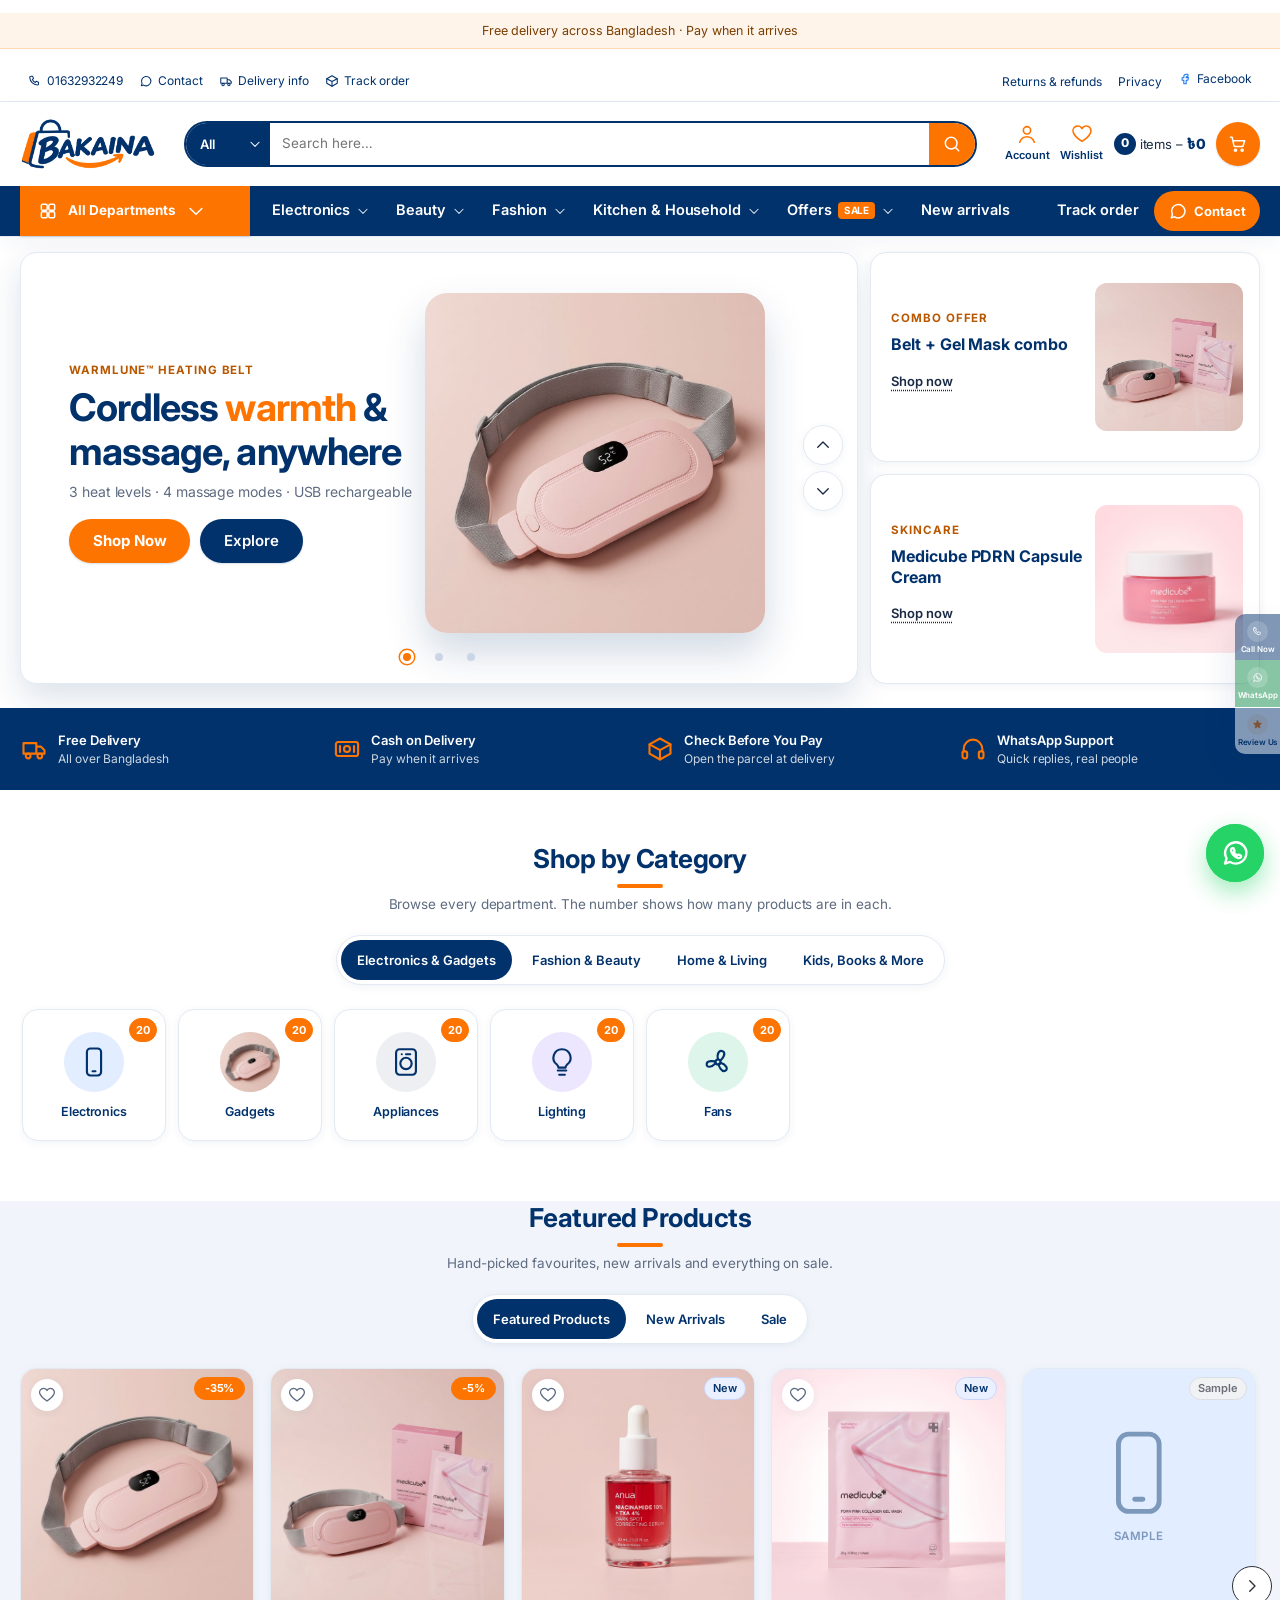
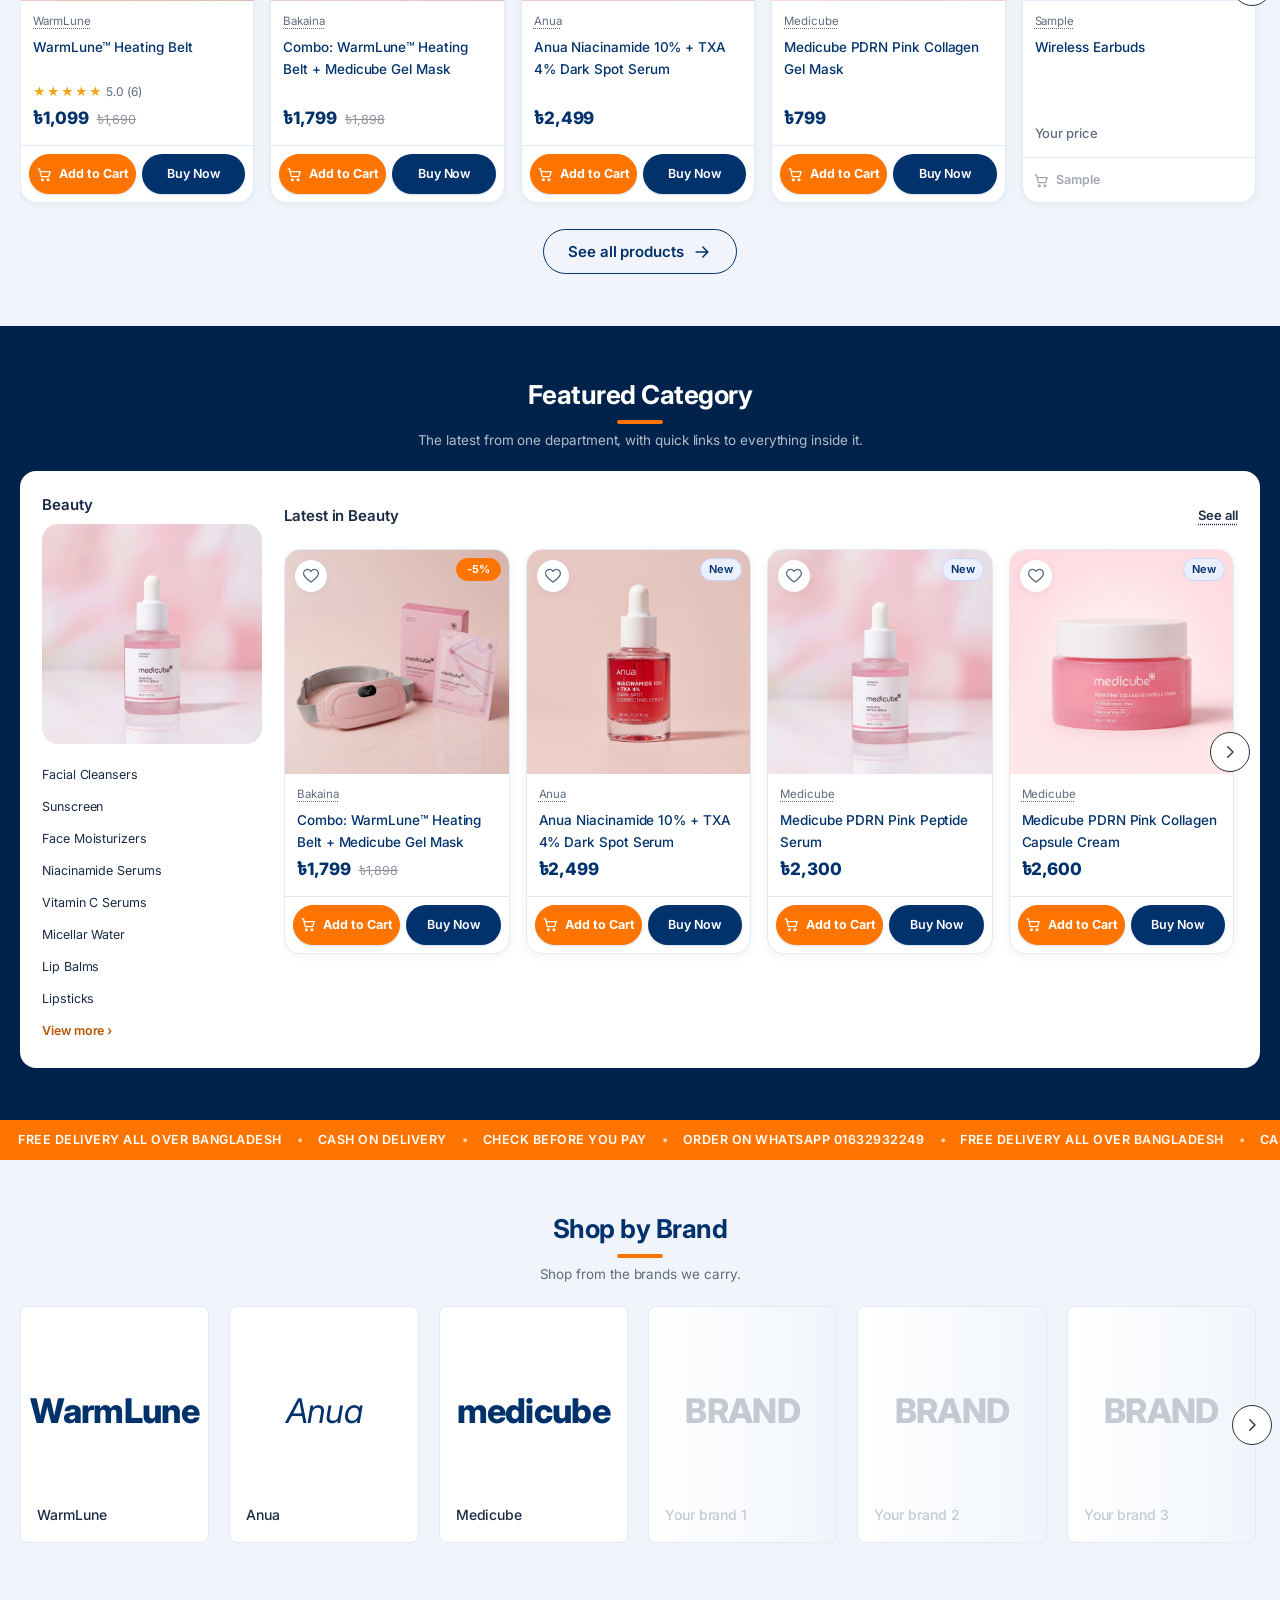
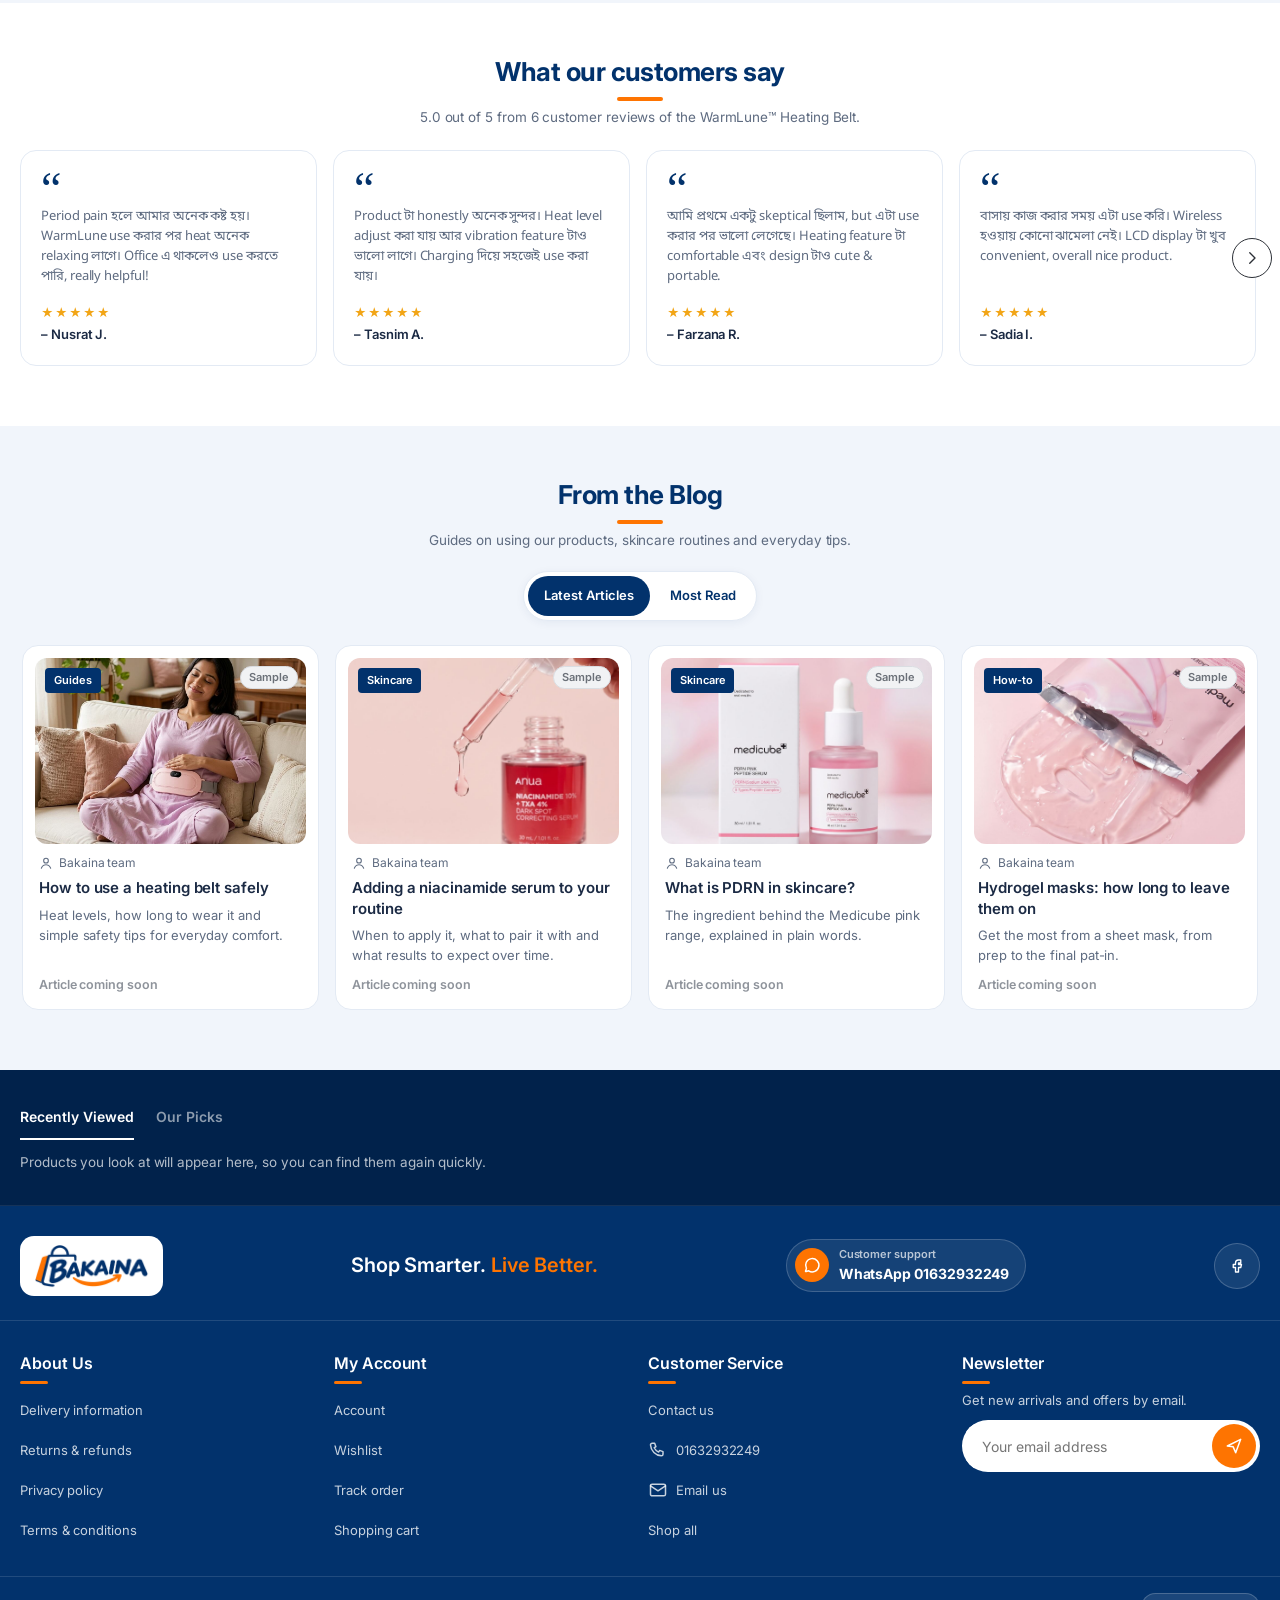
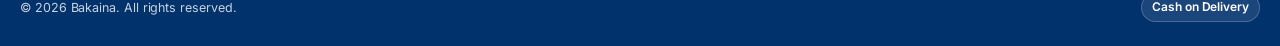
==== index.html @ 0a356a1f "One storefront: the new design is now the homepage, with shared product and listing pages - index.ht" ====
<!doctype html>
<html lang="en">
<head>
<meta charset="utf-8">
<meta name="viewport" content="width=device-width, initial-scale=1, viewport-fit=cover">
<title>Bakaina — Shop Smarter. Live Better.</title>
<meta name="description" content="Bakaina online shop: trending beauty, gadgets and home products. Free delivery and cash on delivery all over Bangladesh.">
<meta name="theme-color" content="#02326C">
<link rel="icon" href="img/favicon-32.png" type="image/png" sizes="32x32">
<link rel="apple-touch-icon" href="img/apple-touch-icon.png">
<meta property="og:type" content="website">
<meta property="og:title" content="Bakaina — Shop Smarter. Live Better.">
<meta property="og:description" content="Free delivery · Cash on delivery all over Bangladesh">
<meta property="og:image" content="https://bakaina.com/img/showcase-poster.jpg">
<meta property="og:url" content="https://bakaina.com/">
<link rel="preconnect" href="https://fonts.googleapis.com">
<link rel="preconnect" href="https://fonts.gstatic.com" crossorigin>
<link href="https://fonts.googleapis.com/css2?family=Inter:wght@400;500;600;700;800&family=Noto+Sans+Bengali:wght@400;500;600;700&display=swap" rel="stylesheet">
<link rel="stylesheet" href="preview.css?v=20261125a">
</head>
<body>
<div data-header></div>
<main id="main" tabindex="-1"><noscript><div class="wrap"><p>Please turn on JavaScript to shop, or order on WhatsApp: <a href="https://wa.me/8801632932249">+880 1632-932249</a>.</p></div></noscript></main>
<div data-footer></div>
<script src="config.js?v=20261125a"></script>
<script src="firebase-config.js?v=20261125a"></script>
<script src="preview.js?v=20261125a"></script>
</body>
</html>
---- preview.css ----
/* ==========================================================================
   Bakaina — full-store design preview (preview.html), for client review.
   Layout follows the client's reference (multi-department store); colours are
   Bakaina's own. Change the two brand colours in :root to re-theme everything.
   ========================================================================== */
:root {
  --brand: #02326C; --brand-2: #0A428C; --accent: #FE7401; --accent-2: #E06400; --on-accent: #141414; --accent-text: #A84F05;
  --page: #EEF0F3; --card: #FFFFFF; --text: #23262B; --muted: #6B7078; --line: #E3E5E9; --dark: #23272D;
  --sale: #D42A1E; --star: #F2A516; --new: #2F5BD3;
  --r: 8px; --r-sm: 6px;
  --shadow: 0 1px 3px rgba(20, 30, 50, .07);
  --shadow-up: 0 10px 26px rgba(20, 30, 50, .14);
  --font: 'Poppins', 'Noto Sans Bengali', system-ui, -apple-system, 'Segoe UI', sans-serif;
  --max: 1460px;
}
*, *::before, *::after { box-sizing: border-box; }
html { -webkit-text-size-adjust: 100%; }
body { margin: 0; background: var(--page); color: var(--text); font: 400 14px/1.55 var(--font); overflow-x: hidden; }
img { max-width: 100%; display: block; }
a { color: inherit; text-decoration: none; }
button, input, select { font: inherit; color: inherit; }
button { background: none; border: 0; padding: 0; cursor: pointer; }
:focus-visible { outline: 3px solid var(--accent); outline-offset: 2px; border-radius: 4px; }
.sr-only { position: absolute; width: 1px; height: 1px; padding: 0; margin: -1px; overflow: hidden; clip: rect(0 0 0 0); white-space: nowrap; border: 0; }
.wrap { max-width: var(--max); margin: 0 auto; padding: 0 16px; }
.icon { width: 20px; height: 20px; flex: none; fill: none; stroke: currentColor; stroke-width: 1.8; stroke-linecap: round; stroke-linejoin: round; }
.skip { position: absolute; left: 12px; top: -60px; z-index: 100; display: inline-flex; align-items: center; min-height: 44px; background: var(--brand); color: #fff; padding: 10px 14px; border-radius: var(--r); }
.skip:focus { top: 12px; }

/* Review banner (preview only) */
.review-bar { background: #FFF4EA; color: #7A3E00; font-size: 12.5px; text-align: center; padding: 8px 16px; border-bottom: 1px solid #FFD9B5; }

/* ---------- Buttons ---------- */
.btn { display: inline-flex; align-items: center; justify-content: center; gap: 8px; min-height: 44px; padding: 10px 20px; border-radius: var(--r-sm); font-weight: 600; font-size: 13.5px; transition: background .15s, color .15s, border-color .15s; }
.btn-outline { border: 1.5px solid var(--text); color: var(--text); background: transparent; }
.btn-outline:hover { background: var(--text); color: #fff; }
.btn-brand { background: var(--brand); color: #fff; } .btn-brand:hover { background: var(--brand-2); }
.btn-accent { background: var(--accent); color: var(--on-accent); } .btn-accent:hover { background: var(--accent-2); }
.link-u { display: inline-flex; align-items: center; min-height: 44px; font-weight: 600; font-size: 13px; text-decoration: underline; text-decoration-style: dotted; text-underline-offset: 4px; }
.link-u:hover { color: var(--brand); }
.round { width: 40px; height: 40px; border-radius: 999px; background: #fff; border: 1px solid var(--line); display: inline-flex; align-items: center; justify-content: center; box-shadow: var(--shadow); color: var(--text); }
.round:hover { border-color: var(--brand); color: var(--brand); }
.round .icon { width: 18px; height: 18px; }
.round-hit { width: 44px; height: 44px; display: inline-flex; align-items: center; justify-content: center; }

/* ---------- Top bar ---------- */
.topbar { display: none; background: #fff; border-bottom: 1px solid var(--line); font-size: 12px; color: var(--muted); }
.topbar .wrap { display: flex; align-items: center; justify-content: space-between; min-height: 36px; }
.topbar a { display: inline-flex; align-items: center; gap: 5px; min-height: 36px; padding: 0 8px; }
.topbar a:hover { color: var(--brand); }
.topbar .icon { width: 14px; height: 14px; }
@media (min-width: 1000px) { .topbar { display: block; } }

/* ---------- Header ---------- */
.hdr { position: sticky; top: 0; z-index: 40; background: #fff; box-shadow: 0 1px 0 var(--line); }
.hdr-main { display: flex; align-items: center; gap: 8px; min-height: 60px; }
.logo { display: inline-flex; align-items: center; gap: 8px; min-height: 44px; color: var(--brand); font-weight: 800; font-size: 21px; letter-spacing: -.02em; }
.logo img { width: 34px; height: 34px; }
.m-only { display: inline-flex; }
.d-only { display: none !important; }
.hbtn { position: relative; display: inline-flex; flex-direction: column; align-items: center; justify-content: center; min-width: 44px; min-height: 44px; color: var(--text); font-size: 11px; gap: 2px; border-radius: var(--r-sm); }
.hbtn:hover { color: var(--brand); }
.hbtn .icon { width: 22px; height: 22px; }
.hbadge { position: absolute; top: 2px; right: 0; min-width: 17px; height: 17px; padding: 0 4px; border-radius: 999px; background: var(--accent); color: var(--on-accent); font-size: 10.5px; font-weight: 700; line-height: 17px; text-align: center; }
.hbadge[hidden] { display: none; }
.tools { margin-left: auto; display: flex; align-items: center; gap: 2px; }
.search { display: flex; align-items: stretch; width: 100%; border: 2px solid var(--brand); border-radius: var(--r-sm); background: #fff; overflow: hidden; }
.search select { border: 0; background: var(--brand); color: #fff; padding: 0 10px; font-size: 12.5px; font-weight: 600; max-width: 130px; cursor: pointer; }
.search input { flex: 1; min-width: 0; min-height: 42px; border: 0; padding: 0 12px; outline: none; font-size: 13.5px; }
.search button { width: 46px; background: var(--brand); color: #fff; display: inline-flex; align-items: center; justify-content: center; }
.search button:hover { background: var(--brand-2); }
.search-m { padding: 0 0 10px; }
.cart-sum { display: none; align-items: center; gap: 10px; min-height: 44px; font-size: 13px; color: var(--text); white-space: nowrap; }
.cart-sq { position: relative; width: 44px; height: 44px; border-radius: var(--r-sm); background: var(--brand); color: #fff; display: inline-flex; align-items: center; justify-content: center; }
.cart-sq:hover { background: var(--brand-2); }
@media (min-width: 1000px) {
  .m-only { display: none !important; }
  .d-only { display: inline-flex !important; }
  .hdr-main { gap: 28px; min-height: 84px; }
  .hdr-main .search { flex: 1; max-width: 820px; }
  .search-m { display: none; }
  .cart-sum { display: inline-flex; }
  .tools { gap: 10px; }
}

/* ---------- Nav bar + mega menu ---------- */
.navbar { display: none; background: var(--brand); color: #fff; }
.navbar .wrap { display: flex; align-items: center; gap: 6px; min-height: 48px; position: relative; }
.dept { display: inline-flex; align-items: center; gap: 10px; min-height: 48px; padding: 0 18px; background: var(--accent); color: var(--on-accent); font-weight: 600; font-size: 13.5px; min-width: 230px; }
.dept:hover, .dept[aria-expanded="true"] { background: var(--accent-2); }
.navlink { display: inline-flex; align-items: center; gap: 6px; min-height: 48px; padding: 0 12px; font-weight: 500; font-size: 13.5px; color: #fff; }
.navlink:hover { color: #FFD3A8; }
.navlink .tag { background: var(--sale); color: #fff; font-size: 10px; font-weight: 700; padding: 1px 6px; border-radius: 4px; }
.navright { margin-left: auto; display: flex; align-items: center; gap: 4px; }
.navbtn { display: inline-flex; align-items: center; gap: 6px; min-height: 40px; padding: 0 14px; border-radius: var(--r-sm); background: var(--accent); color: var(--on-accent); font-weight: 600; font-size: 13px; }
.navbtn:hover { background: var(--accent-2); }
.mega { position: absolute; left: 16px; top: 100%; z-index: 30; width: min(900px, calc(100% - 32px)); background: #fff; color: var(--text); border-radius: 0 0 var(--r) var(--r); box-shadow: var(--shadow-up); display: grid; grid-template-columns: repeat(3, 1fr); gap: 6px 24px; padding: 20px 24px 24px; }
.mega[hidden] { display: none; }
.mega h3 { margin: 0 0 4px; font-size: 14px; }
.mega h3 a { display: inline-flex; align-items: center; gap: 8px; min-height: 40px; color: var(--brand); }
.mega h3 .icon { color: var(--accent); }
.mega ul { list-style: none; margin: 0 0 8px; padding: 0 0 0 28px; }
.mega li a { display: inline-flex; align-items: center; min-height: 32px; color: var(--muted); font-size: 13px; }
.mega li a:hover { color: var(--brand); text-decoration: underline; }
@media (min-width: 1000px) { .navbar { display: block; } }

/* ---------- Mobile drawer ---------- */
.scrim { position: fixed; inset: 0; z-index: 60; background: rgba(15, 20, 35, .5); }
.scrim[hidden], .drawer[hidden] { display: none; }
.drawer { position: fixed; top: 0; bottom: 0; z-index: 61; width: min(360px, 90vw); height: 100vh; height: 100dvh; background: #fff; display: flex; flex-direction: column; box-shadow: 0 0 30px rgba(0, 0, 0, .2); }
.drawer.left { left: 0; } .drawer.right { right: 0; }
.drawer-head { display: flex; align-items: center; justify-content: space-between; padding: 8px 8px 8px 16px; background: var(--brand); color: #fff; }
.drawer-head h2 { margin: 0; font-size: 16px; }
.drawer-head .round-hit { color: #fff; }
.drawer-body { flex: 1; overflow-y: auto; overscroll-behavior: contain; padding: 8px 0 20px; }
.dlist { list-style: none; margin: 0; padding: 0; }
.dlist > li { border-bottom: 1px solid var(--line); }
.dlist a, .dlist button.dl { display: flex; align-items: center; gap: 12px; width: 100%; min-height: 50px; padding: 6px 16px; text-align: left; font-weight: 500; }
.dlist .icon { color: var(--brand); }
.dlist .chev { margin-left: auto; transition: transform .2s; }
.dlist button[aria-expanded="true"] .chev { transform: rotate(90deg); }
.dsub { list-style: none; margin: 0; padding: 0 0 8px 48px; }
.dsub[hidden] { display: none; }
.dsub a { min-height: 40px; padding: 4px 16px 4px 0; color: var(--muted); font-weight: 400; font-size: 13.5px; }
.dtitle { margin: 14px 16px 4px; font-size: 11.5px; font-weight: 700; letter-spacing: .08em; text-transform: uppercase; color: var(--muted); }
.mini-item { display: grid; grid-template-columns: 60px 1fr auto; gap: 10px; align-items: center; padding: 10px 16px; border-bottom: 1px solid var(--line); }
.mini-item img, .mini-item .ph { width: 60px; height: 60px; border-radius: var(--r-sm); object-fit: cover; }
.mini-item h3 { margin: 0; font-size: 13.5px; font-weight: 500; line-height: 1.35; }
.mini-item p { margin: 2px 0 0; font-size: 13px; color: var(--muted); }
.drawer-foot { border-top: 1px solid var(--line); padding: 14px 16px 18px; display: grid; gap: 8px; }
.drawer-foot .tot { display: flex; justify-content: space-between; font-weight: 600; }
.drawer-foot .tot strong { color: var(--brand); font-size: 17px; }
.empty-cart { padding: 40px 20px; text-align: center; color: var(--muted); }

/* ---------- Sections ---------- */
.sec { padding: 34px 0; }
.sec-white { background: #fff; }
.shead { text-align: center; max-width: 720px; margin: 0 auto 20px; }
.shead h2 { margin: 0 0 6px; font-size: 22px; font-weight: 700; color: var(--text); line-height: 1.3; }
.shead p { margin: 0; color: var(--muted); font-size: 13.5px; }
@media (min-width: 1000px) { .sec { padding: 52px 0; } .shead h2 { font-size: 28px; } }
.tabs { display: flex; justify-content: center; margin: 0 auto 22px; }
.tabs-in { display: inline-flex; flex-wrap: wrap; justify-content: center; gap: 4px; padding: 4px; background: #fff; border: 1px solid var(--line); border-radius: var(--r-sm); }
.tab { min-height: 40px; padding: 6px 16px; border-radius: 4px; font-weight: 600; font-size: 13px; color: var(--text); }
.tab:hover { color: var(--brand); }
.tab[aria-selected="true"] { background: var(--brand); color: #fff; }

/* ---------- Carousel ---------- */
.car { position: relative; }
.car-track { display: grid; grid-auto-flow: column; grid-auto-columns: calc((100% - 12px) / 2); gap: 12px; overflow-x: auto; scroll-snap-type: x mandatory; scroll-behavior: smooth; scrollbar-width: none; padding: 2px 2px 8px; }
.car-track::-webkit-scrollbar { display: none; }
.car-track > * { scroll-snap-align: start; min-width: 0; }
.car-track.cols-8 { grid-auto-columns: 30%; gap: 10px; }
.car-track.mv-track, .car-track.blog-track { grid-auto-columns: 84%; }
.car-next, .car-prev { position: absolute; top: 40%; z-index: 2; display: none; }
.car-next { right: -12px; } .car-prev { left: -12px; }
.car-prev.at-start, .car-next.at-end { visibility: hidden; }
@media (min-width: 700px) { .car-track { grid-auto-columns: calc((100% - 2 * 16px) / 3); gap: 16px; } .car-track.cols-8 { grid-auto-columns: 18%; } .car-track.mv-track, .car-track.blog-track { grid-auto-columns: calc((100% - 2 * 16px) / 3); } }
@media (min-width: 1000px) {
  .car-track { grid-auto-columns: calc((100% - 4 * 16px) / 5); }
  .car-next, .car-prev { display: inline-flex; }
  .car-track.cols-4, .car-track.blog-track { grid-auto-columns: calc((100% - 3 * 16px) / 4); }
  .car-track.mv-track { grid-auto-columns: calc((100% - 4 * 16px) / 5); }
  .car-track.cols-8 { grid-auto-columns: calc((100% - 7 * 12px) / 8); gap: 12px; }
}

/* ---------- Hero ---------- */
.hero { padding: 16px 0 24px; }
.hero-grid { display: grid; gap: 12px; }
.hero-grid > * { min-width: 0; }
.slider { position: relative; background: #fff; border-radius: var(--r); overflow: hidden; box-shadow: var(--shadow); }
.slides { display: flex; transition: transform .5s ease; }
.slide { flex: 0 0 100%; min-width: 0; display: grid; grid-template-columns: 1fr; align-items: center; gap: 8px; padding: 24px 20px 52px; }
.slide .copy { order: 2; }
.slide .pic { order: 1; display: flex; justify-content: center; }
.slide .pic img { width: 100%; max-width: 200px; aspect-ratio: 1; object-fit: cover; border-radius: var(--r); }
.label { margin: 0 0 6px; color: var(--accent-text); font-size: 11.5px; font-weight: 700; letter-spacing: .08em; text-transform: uppercase; }
.slide h2 { margin: 0 0 8px; font-size: 24px; line-height: 1.2; font-weight: 700; }
.slide p.txt { margin: 0 0 16px; color: var(--muted); }
.s-arrows { position: absolute; right: 14px; top: 50%; transform: translateY(-50%); display: none; flex-direction: column; gap: 6px; }
.s-dots { position: absolute; left: 0; right: 0; bottom: 4px; display: flex; justify-content: center; }
.s-dot { width: 32px; height: 44px; display: inline-flex; align-items: center; justify-content: center; }
.s-dot::before { content: ''; width: 8px; height: 8px; border-radius: 999px; background: #C9CDD4; transition: background .2s, box-shadow .2s; }
.s-dot[aria-current="true"]::before { background: var(--brand); box-shadow: 0 0 0 3px #fff, 0 0 0 4.5px var(--brand); }
.sides { display: grid; gap: 12px; }
.side { display: grid; grid-template-columns: 1fr 42%; align-items: center; gap: 10px; background: #fff; border-radius: var(--r); padding: 16px 16px 16px 20px; box-shadow: var(--shadow); min-height: 160px; }
.side h3 { margin: 0 0 4px; font-size: 16px; font-weight: 700; line-height: 1.3; }
.side img { width: 100%; aspect-ratio: 1; object-fit: cover; border-radius: var(--r-sm); }
@media (min-width: 700px) { .sides { grid-template-columns: 1fr 1fr; } }
@media (min-width: 1000px) {
  .hero-grid { grid-template-columns: 2.15fr 1fr; }
  .sides { grid-template-columns: 1fr; }
  .slide { grid-template-columns: 1fr 1fr; padding: 40px 90px 50px 48px; min-height: 400px; }
  .slide .copy { order: 1; } .slide .pic { order: 2; }
  .slide .pic img { max-width: 340px; }
  .slide h2 { font-size: 34px; }
  .s-arrows { display: flex; }
}

/* ---------- Trust strip ---------- */
.trust { background: var(--brand); color: #fff; }
.trust ul { list-style: none; margin: 0; padding: 16px 0; display: grid; grid-template-columns: 1fr 1fr; gap: 14px 12px; }
.trust li { display: flex; align-items: center; gap: 10px; }
.trust .icon { width: 28px; height: 28px; color: #FFC58F; }
.trust strong { display: block; font-size: 13px; font-weight: 600; }
.trust span { display: block; font-size: 12px; opacity: .8; }
@media (min-width: 1000px) { .trust ul { grid-template-columns: repeat(4, 1fr); padding: 22px 0; } }

/* ---------- Category tiles ---------- */
.ctile { position: relative; display: flex; flex-direction: column; align-items: center; justify-content: center; gap: 10px; background: #fff; border: 1px solid var(--line); border-radius: var(--r); padding: 16px 6px 12px; text-align: center; font-size: 12.5px; font-weight: 500; min-height: 132px; transition: box-shadow .2s, border-color .2s; }
.ctile:hover { box-shadow: var(--shadow-up); border-color: transparent; }
.ctile .cimg { width: 60px; height: 60px; border-radius: 999px; display: flex; align-items: center; justify-content: center; }
.ctile .cimg img { width: 100%; height: 100%; border-radius: 999px; object-fit: cover; }
.ctile .cimg .icon { width: 34px; height: 34px; color: var(--brand); stroke-width: 1.5; }
.ctile .count { position: absolute; top: 8px; right: 8px; min-width: 24px; height: 24px; padding: 0 6px; border-radius: 999px; border: 1px solid var(--line); font-size: 11px; line-height: 22px; color: var(--muted); }
.t-peach { background: #FFE9DC; } .t-blue { background: #E2EDFF; } .t-pink { background: #FFE3EC; } .t-mint { background: #DDF5EA; }
.t-yellow { background: #FFF2C9; } .t-lav { background: #ECE6FF; } .t-grey { background: #EDEFF2; }

/* ---------- Product card ---------- */
.pc { position: relative; display: flex; flex-direction: column; background: #fff; border: 1px solid var(--line); border-radius: var(--r); overflow: hidden; transition: box-shadow .2s; height: 100%; }
.pc:hover { box-shadow: var(--shadow-up); }
.pc-img { position: relative; display: block; aspect-ratio: 1; background: #F1F5FB; }
.pc-img img { width: 100%; height: 100%; object-fit: cover; }
.ph { width: 100%; height: 100%; display: flex; flex-direction: column; align-items: center; justify-content: center; gap: 6px; color: rgba(2, 50, 108, .45); font-size: 11.5px; font-weight: 600; letter-spacing: .04em; text-transform: uppercase; }
.ph .icon { width: 42%; height: 42%; stroke-width: 1.2; }
.pbadge { position: absolute; top: 8px; right: 8px; padding: 2px 8px; border-radius: 4px; font-size: 11px; font-weight: 600; background: #EAF0FF; color: var(--new); border: 1px solid #C9D6FB; }
.pbadge.sale { left: 8px; right: auto; background: var(--sale); color: #fff; border-color: var(--sale); }
.pbadge.sample { background: #F1F2F4; color: #6B7078; border-color: #DADDE2; }
.pc-body { padding: 10px 12px 6px; display: flex; flex-direction: column; gap: 3px; flex: 1; }
.pc-brand { font-size: 11.5px; color: var(--muted); text-decoration: underline dotted; text-underline-offset: 3px; align-self: flex-start; min-height: 22px; display: inline-flex; align-items: center; }
.pc-name { margin: 0; font-size: 13.5px; font-weight: 500; line-height: 22px; }
.pc-name a { display: -webkit-box; -webkit-line-clamp: 2; -webkit-box-orient: vertical; overflow: hidden; height: 44px; }
.pc-name a:hover { color: var(--brand); text-decoration: underline; }
.pc-rate { font-size: 12px; color: var(--muted); }
.pc-rate .st { color: var(--star); letter-spacing: 1px; }
.pc-price { margin-top: auto; display: flex; flex-wrap: wrap; align-items: baseline; gap: 2px 8px; }
.pc-price strong { font-size: 15px; font-weight: 700; color: var(--text); }
.pc-price s { font-size: 12.5px; color: #8E939B; }
.pc-price .na { font-size: 13px; color: var(--muted); font-weight: 500; }
.pc-foot { display: flex; align-items: center; border-top: 1px solid var(--line); margin-top: 8px; }
.pc-add { flex: 1; display: inline-flex; align-items: center; gap: 6px; min-height: 44px; padding: 0 10px; font-size: 12.5px; white-space: nowrap; font-weight: 600; color: var(--text); text-align: left; }
.pc-add:hover { color: var(--brand); }
.pc-add[disabled] { color: #A3A7AE; cursor: not-allowed; }
.pc-add .icon { width: 17px; height: 17px; }
.pc-heart { width: 44px; height: 44px; display: inline-flex; align-items: center; justify-content: center; color: var(--muted); }
.pc-heart:hover { color: var(--sale); }
.pc-heart[aria-pressed="true"] { color: var(--sale); }
.pc-heart[aria-pressed="true"] .icon { fill: var(--sale); }
.pc-heart .icon { width: 18px; height: 18px; }
.center { text-align: center; margin-top: 18px; }

/* ---------- Featured category (dark) ---------- */
.fcat { background: var(--dark); color: #fff; }
.fcat .shead h2 { color: #fff; } .fcat .shead p { color: rgba(255, 255, 255, .7); }
.fcat-box { background: #E9EBEF; color: var(--text); border-radius: var(--r); padding: 16px; display: grid; gap: 16px; }
.fcat-box > * { min-width: 0; }
.fcat-side h3 { margin: 0 0 8px; font-size: 15px; }
.fcat-side .pic { display: none; }
.fcat-side ul { list-style: none; margin: 0; padding: 0; display: flex; flex-wrap: wrap; gap: 6px; }
.fcat-side li a { display: inline-flex; align-items: center; min-height: 36px; padding: 0 12px; background: #fff; border-radius: 999px; font-size: 12.5px; }
.fcat-side li a:hover { color: var(--brand); }
.fcat-side .more { color: var(--new); font-weight: 600; }
.fcat-head { display: flex; justify-content: space-between; align-items: center; margin: 0 0 10px; }
.fcat-head h3 { margin: 0; font-size: 15px; }
@media (min-width: 1000px) {
  .fcat-box { grid-template-columns: 220px 1fr; padding: 22px; gap: 22px; }
  .fcat-side .pic { display: block; margin: 8px 0 14px; }
  .fcat-side .pic img { width: 100%; aspect-ratio: 1; object-fit: cover; border-radius: var(--r); }
  .fcat-side ul { flex-direction: column; gap: 0; }
  .fcat-side li a { background: none; padding: 0; min-height: 32px; border-radius: 0; }
}

/* ---------- Ticker ---------- */
.ticker { background: var(--new); color: #fff; overflow: hidden; white-space: nowrap; }
.ticker-track { display: inline-flex; gap: 0; padding: 10px 0; animation: tick 40s linear infinite; }
.ticker:hover .ticker-track { animation-play-state: paused; }
.ticker span { font-size: 12.5px; font-weight: 600; letter-spacing: .04em; padding: 0 18px; position: relative; }
.ticker span::after { content: '•'; position: absolute; right: -4px; opacity: .7; }
@keyframes tick { to { transform: translateX(-50%); } }

/* ---------- Brands ---------- */
.brand-tile { display: flex; flex-direction: column; align-items: center; justify-content: center; gap: 8px; background: #fff; border: 1px solid var(--line); border-radius: var(--r); min-height: 120px; padding: 14px 8px; text-align: center; }
.brand-tile:hover { box-shadow: var(--shadow-up); }
.brand-tile .mark { font-size: clamp(15px, 4.2vw, 21px); font-weight: 800; letter-spacing: -.02em; color: var(--text); line-height: 1.1; }
.brand-tile .mark.light { font-weight: 400; font-style: italic; }
.brand-tile .bn { font-size: 12px; color: var(--muted); }
.brand-tile.sample .mark { color: #B3B7BE; }

/* ---------- Testimonials ---------- */
.quote { background: #fff; border: 1px solid var(--line); border-radius: var(--r); padding: 20px; height: 100%; display: flex; flex-direction: column; }
.quote .qm { font-size: 46px; line-height: .8; color: var(--brand); font-family: Georgia, serif; height: 30px; }
.quote p { margin: 6px 0 14px; font-size: 13px; color: var(--muted); flex: 1; font-family: 'Noto Sans Bengali', 'Poppins', sans-serif; }
.quote .who { font-weight: 600; font-size: 13px; }
.quote .st { color: var(--star); letter-spacing: 1px; font-size: 12px; }

/* ---------- Popular strip ---------- */
.mv { background: var(--dark); color: #fff; padding: 26px 0; }
.mv-tabs { display: flex; gap: 22px; margin: 0 0 12px; }
.mv-tabs button { min-height: 44px; padding: 0; font-size: 14px; font-weight: 600; color: rgba(255, 255, 255, .55); border-bottom: 2px solid transparent; }
.mv-tabs button:hover { color: #fff; }
.mv-tabs button[aria-selected="true"] { color: #fff; border-bottom-color: #fff; }
.mv-empty { margin: 4px 0 6px; color: rgba(255, 255, 255, .7); font-size: 13.5px; }
.mvc { display: grid; grid-template-columns: 64px 1fr auto; gap: 10px; align-items: center; background: #fff; color: var(--text); border-radius: var(--r-sm); padding: 8px 10px; height: 100%; }
.mvc img, .mvc .ph { width: 64px; height: 64px; object-fit: cover; border-radius: 4px; }
.mvc h3 { margin: 0; font-size: 12.5px; font-weight: 500; line-height: 1.35; display: -webkit-box; -webkit-line-clamp: 2; -webkit-box-orient: vertical; overflow: hidden; }
.mvc h3 a { display: block; min-height: 34px; }
.mvc p { margin: 2px 0 0; font-size: 12.5px; font-weight: 600; }
.mvc .num { font-size: 34px; font-weight: 300; color: #C8CCD3; padding-right: 6px; }

/* ---------- Footer ---------- */
.ftr { background: #F7F8FA; border-top: 1px solid var(--line); }
.ftr-top { display: flex; align-items: center; justify-content: space-between; gap: 12px; padding: 26px 16px 18px; border-bottom: 1px solid var(--line); flex-wrap: wrap; }
.socials { display: flex; gap: 8px; }
.socials a { width: 44px; height: 44px; border-radius: 999px; border: 1px solid var(--line); background: #fff; display: inline-flex; align-items: center; justify-content: center; }
.socials a:hover { border-color: var(--brand); color: var(--brand); }
.socials .icon { width: 18px; height: 18px; }
.ftr-cols { display: grid; grid-template-columns: 1fr 1fr; gap: 24px 16px; padding: 26px 16px; }
.ftr-cols > * { min-width: 0; }
.ftr h3 { margin: 0 0 6px; font-size: 14px; }
.ftr ul { list-style: none; margin: 0; padding: 0; }
.ftr li a { display: inline-flex; align-items: center; gap: 8px; min-height: 40px; color: var(--muted); font-size: 13px; }
.ftr li a:hover { color: var(--brand); text-decoration: underline; }
.ftr .news-col { grid-column: 1 / -1; }
.ftr .news-col p { margin: 0 0 10px; color: var(--muted); font-size: 13px; }
.news { display: flex; border: 1.5px solid var(--line); border-radius: var(--r-sm); overflow: hidden; background: #fff; }
.news input { flex: 1; width: 100%; min-width: 0; min-height: 44px; border: 0; padding: 0 12px; outline: none; }
.news button { width: 48px; background: var(--new); color: #fff; display: inline-flex; align-items: center; justify-content: center; }
.news-msg { min-height: 20px; margin: 6px 0 0; font-size: 12.5px; color: var(--muted); }
.ftr-bottom { border-top: 1px solid var(--line); padding: 14px 16px 22px; display: flex; flex-direction: column; gap: 10px; color: var(--muted); font-size: 12.5px; }
.pills { display: flex; flex-wrap: wrap; gap: 6px; }
.pill { background: #fff; border: 1px solid var(--line); border-radius: 4px; padding: 4px 10px; font-size: 12px; font-weight: 600; color: var(--text); }
@media (min-width: 1000px) {
  .ftr-cols { grid-template-columns: repeat(4, 1fr); padding: 34px 16px; }
  .ftr .news-col { grid-column: auto; }
  .ftr-bottom { flex-direction: row; justify-content: space-between; align-items: center; }
}

/* ---------- Toast ---------- */
.toast { position: fixed; left: 50%; bottom: 18px; transform: translateX(-50%) translateY(16px); z-index: 80; max-width: calc(100vw - 32px); background: var(--text); color: #fff; padding: 11px 16px; border-radius: var(--r); font-size: 13.5px; opacity: 0; transition: opacity .2s, transform .2s; pointer-events: none; }
.toast.show { opacity: 1; transform: translateX(-50%) translateY(0); }

@media (prefers-reduced-motion: reduce) {
  *, *::before, *::after { transition: none !important; animation: none !important; scroll-behavior: auto !important; }
}

/* ---------- Blog ---------- */
.post { background: #fff; border: 1px solid var(--line); border-radius: var(--r); padding: 12px; height: 100%; display: flex; flex-direction: column; }
.post-img { position: relative; border-radius: var(--r-sm); overflow: hidden; background: #F1F5FB; }
.post-img img { width: 100%; height: auto; aspect-ratio: 16 / 11; object-fit: cover; }
.post-tag { position: absolute; top: 10px; left: 10px; background: var(--brand); color: #fff; font-size: 11px; font-weight: 600; padding: 4px 9px; border-radius: 4px; }
.post-body { padding: 10px 4px 2px; display: flex; flex-direction: column; flex: 1; }
.post-meta { display: flex; align-items: center; gap: 6px; margin: 0 0 6px; font-size: 12px; color: var(--muted); }
.post-meta .icon { width: 14px; height: 14px; }
.post h3 { margin: 0 0 6px; font-size: 15px; line-height: 1.35; }
.post-text { margin: 0 0 10px; font-size: 13px; color: var(--muted); display: -webkit-box; -webkit-line-clamp: 2; -webkit-box-orient: vertical; overflow: hidden; }
.post-more { margin-top: auto; font-size: 12.5px; font-weight: 600; color: #8E939B; }

/* ---------- Add to Cart + Buy Now ---------- */
.pc-foot-2 { display: grid; grid-template-columns: 1fr 1fr; gap: 6px; padding: 8px; border-top: 1px solid var(--line); }
.pc-foot-2 .pc-add { justify-content: center; padding: 0 6px; border: 1.5px solid var(--brand); border-radius: var(--r-sm); color: var(--brand); min-height: 40px; }
.pc-foot-2 .pc-add:hover { background: var(--brand); color: #fff; }
.pc-buy { display: inline-flex; align-items: center; justify-content: center; min-height: 40px; padding: 0 6px; border-radius: var(--r-sm); background: var(--accent); color: var(--on-accent); font-size: 12.5px; font-weight: 700; white-space: nowrap; }
.pc-buy:hover { background: var(--accent-2); }
.pc .pc-heart { position: absolute; top: 4px; left: 4px; z-index: 2; }
.pc .pc-heart::before { content: ''; position: absolute; inset: 6px; border-radius: 999px; background: #fff; box-shadow: var(--shadow); }
.pc .pc-heart .icon { position: relative; }
.pc .pbadge.sale { left: auto; right: 8px; }
.pc .pbadge.sale + .pbadge { top: 34px; }
.l-short { display: none; }
@media (max-width: 420px) { .pc-foot-2 .l-long { display: none; } .pc-foot-2 .l-short { display: inline; } }

/* ---------- Hover: second photo fades in with a gentle zoom (mouse only) ---------- */
.pc-img { overflow: hidden; }
.pc-img img { transition: opacity .45s ease, transform .6s ease; }
.pc-img .pc-alt { position: absolute; inset: 0; width: 100%; height: 100%; object-fit: cover; opacity: 0; }
@media (hover: hover) and (pointer: fine) {
  .pc:hover .pc-img .pc-main { transform: scale(1.06); }
  .pc:hover .pc-img .pc-alt { opacity: 1; transform: scale(1.06); }
  .pc:hover .pc-img .pc-main:only-child { transform: scale(1.06); }
}
@media (prefers-reduced-motion: reduce) {
  .pc:hover .pc-img img { transform: none !important; }
}

/* ---------- Hover animations: header icons + side banners (mouse only) ---------- */
.hbtn .icon, .cart-sq .icon { transition: transform .3s ease, color .2s ease; }
.cart-sq { transition: background-color .2s ease, transform .2s ease; }
.side { position: relative; overflow: hidden; transition: box-shadow .3s ease, transform .3s ease; }
.side img { transition: transform .6s ease; }
.side::before { content: ''; position: absolute; top: 0; left: -75%; z-index: 1; width: 50%; height: 100%; pointer-events: none;
  background: linear-gradient(to right, rgba(255,255,255,0) 0%, rgba(255,255,255,.55) 100%); transform: skewX(-25deg); }
.side .link-u::after { content: ''; position: absolute; inset: 0; z-index: 2; }
@media (hover: hover) and (pointer: fine) {
  .hbtn:hover .icon { transform: translateY(-3px); }
  .cart-sq:hover { transform: translateY(-2px); }
  .cart-sq:hover .icon { transform: scale(1.12); }
  .side:hover { transform: translateY(-3px); box-shadow: 0 10px 24px rgba(16, 24, 40, .14); }
  .side:hover img { transform: scale(1.05); }
  .side:hover::before { animation: side-shine .85s ease; }
  .side:hover .link-u { color: var(--brand); }
}
@keyframes side-shine { 100% { left: 125%; } }
@media (prefers-reduced-motion: reduce) {
  .side:hover, .side:hover img, .hbtn:hover .icon, .cart-sq:hover, .cart-sq:hover .icon { transform: none !important; }
  .side:hover::before { animation: none; }
}

/* ---------- Mini cart dropdown (desktop) ---------- */
.mc-wrap { position: relative; align-items: center; gap: 10px; }
.mini-cart { position: absolute; top: calc(100% + 10px); right: 0; z-index: 60; width: 360px; background: #fff; border-radius: var(--r); box-shadow: 0 18px 40px rgba(16, 24, 40, .22);
  opacity: 0; visibility: hidden; transform: translateY(10px); transition: opacity .25s ease, transform .25s ease, visibility 0s linear .25s; }
.mini-cart::before { content: ''; position: absolute; left: 0; right: 0; top: -12px; height: 12px; } /* hover bridge */
.mini-cart::after { content: ''; position: absolute; top: -6px; right: 16px; width: 12px; height: 12px; background: #fff; transform: rotate(45deg); }
.mc-wrap.open .mini-cart, .mc-wrap:focus-within .mini-cart { opacity: 1; visibility: visible; transform: none; transition-delay: 0s; }
@media (hover: hover) and (pointer: fine) { .mc-wrap:hover .mini-cart { opacity: 1; visibility: visible; transform: none; transition-delay: 0s; } }
.mc-list { list-style: none; margin: 0; padding: 6px 0; max-height: 300px; overflow: auto; }
.mc-list li { display: grid; grid-template-columns: 56px 1fr auto auto 36px; gap: 10px; align-items: center; padding: 10px 16px; }
.mc-list li + li { border-top: 1px solid var(--line); }
.mc-list img, .mc-list .ph { width: 56px; height: 56px; border-radius: var(--r-sm); object-fit: cover; }
.mc-name { font-size: 13px; line-height: 1.35; display: -webkit-box; -webkit-line-clamp: 2; -webkit-box-orient: vertical; overflow: hidden; }
.mc-name:hover { color: var(--brand); }
.mc-q { font-size: 12px; color: var(--muted); white-space: nowrap; }
.mc-list strong { font-size: 13px; white-space: nowrap; }
.mc-del { width: 36px; height: 36px; display: inline-flex; align-items: center; justify-content: center; color: var(--muted); border-radius: var(--r-sm); }
.mc-del:hover { color: #C62828; background: #FDECEC; }
.mc-del .icon { width: 17px; height: 17px; }
.mini-cart > .mc-tot, .mini-cart > .mc-note { background: #F1F5FB; }
.mc-tot { display: flex; justify-content: space-between; align-items: center; padding: 14px 16px 4px; font-size: 14px; }
.mc-tot strong { font-size: 17px; color: var(--brand); }
.mc-note { margin: 0; padding: 0 16px 12px; font-size: 12px; color: var(--muted); }
.mc-btns { display: grid; gap: 8px; padding: 14px 16px 16px; }
.mc-empty { display: flex; align-items: center; justify-content: center; gap: 8px; margin: 0; padding: 26px 16px; color: var(--muted); font-size: 13.5px; }
body.mc-dimmed::after { content: ''; position: fixed; inset: 0; z-index: 35; background: rgba(16, 24, 40, .45); animation: mc-fade .25s ease; pointer-events: none; }
@keyframes mc-fade { from { opacity: 0; } }

/* ---------- Cart page ---------- */
.cp h1 { margin: 4px 0 18px; font-size: 24px; }
.crumb { margin: 0; font-size: 13px; color: var(--muted); }
.crumb a:hover { color: var(--brand); }
.cp-grid { display: grid; gap: 18px; }
.cp-items { background: #fff; border: 1px solid var(--line); border-radius: var(--r); }
.cp-row { display: grid; grid-template-columns: 1fr auto; gap: 10px 14px; align-items: center; padding: 14px; }
.cp-row + .cp-row { border-top: 1px solid var(--line); }
.cp-head { display: none; }
.cp-prod { grid-column: 1 / -1; display: grid; grid-template-columns: 64px 1fr; gap: 12px; align-items: center; }
.cp-prod img, .cp-prod .ph { width: 64px; height: 64px; border-radius: var(--r-sm); object-fit: cover; }
.cp-prod > div { display: grid; gap: 2px; font-size: 14px; font-weight: 500; }
.cp-prod > div > a:first-child:hover { color: var(--brand); }
.cp-price, .cp-sub { display: flex; gap: 6px; font-size: 14px; }
.cp-lbl { color: var(--muted); font-weight: 400; }
.qty { display: inline-flex; align-items: center; border: 1px solid var(--line); border-radius: var(--r-sm); }
.qty button { width: 44px; height: 44px; font-size: 18px; }
.qty button:disabled { color: #C3C7CE; }
.qty span { min-width: 28px; text-align: center; font-weight: 600; }
.cp-sum { background: #fff; border: 1px solid var(--line); border-radius: var(--r); padding: 4px 0 16px; display: grid; gap: 10px; align-content: start; }
.cp-sum h2 { margin: 12px 16px 0; font-size: 16px; }
.cp-sum .mc-tot { padding-top: 6px; }
.cp-sum .mc-note { padding-bottom: 0; }
.cp-sum .btn, .cp-sum .link-u { margin: 0 16px; }
.cp-empty { text-align: center; padding: 50px 20px; color: var(--muted); display: grid; justify-items: center; gap: 10px; }
.cp-empty .icon { width: 40px; height: 40px; }
@media (min-width: 900px) {
  .cp-grid { grid-template-columns: 1fr 320px; align-items: start; }
  .cp-head { display: grid; padding: 12px 14px; font-size: 12.5px; font-weight: 600; color: var(--muted); text-transform: uppercase; letter-spacing: .03em; }
  .cp-row { grid-template-columns: 1fr 110px 140px 110px 44px; }
  .cp-prod { grid-column: auto; }
  .cp-lbl { display: none; }
}

/* ---------- Premium hover: smooth colour changes on every link, button and tab ---------- */
a, button, .tab, .navlink, .pc-name a, .mvc h3 a { transition: color .3s ease, background-color .3s ease, border-color .3s ease, box-shadow .3s ease, transform .3s ease, text-decoration-color .3s ease; }
.ctile, .brand-tile, .pc, .post, .mvc, .fcat-side li a { transition: transform .35s ease, box-shadow .35s ease, border-color .35s ease, color .3s ease; }
/* underline that grows from the left (navbar, top bar) */
.navlink, .topbar a { position: relative; }
.navlink::after, .topbar a::after { content: ''; position: absolute; left: 12px; right: 12px; bottom: 9px; height: 2px; background: currentColor; transform: scaleX(0); transform-origin: left; transition: transform .35s ease; }
.topbar a::after { left: 8px; right: 8px; bottom: 7px; height: 1px; }
/* soft colour links: underline fades in instead of snapping */
.pc-name a, .mega li a, .ftr li a, .crumb a, .post h3, .mvc h3 a, .mc-name { text-decoration: underline; text-decoration-color: transparent; text-underline-offset: 3px; }
@media (hover: hover) and (pointer: fine) {
  .navlink:hover::after, .topbar a:hover::after { transform: scaleX(1); }
  .pc-name a:hover, .mega li a:hover, .ftr li a:hover, .crumb a:hover, .mvc h3 a:hover, .mc-name:hover { color: var(--brand); text-decoration-color: currentColor; }
  .post:hover h3 { color: var(--brand); text-decoration-color: currentColor; }
  .ftr li a:hover, .mega li a:hover { transform: translateX(4px); }
  .pc:hover { box-shadow: var(--shadow-up); transform: translateY(-3px); }
  .ctile:hover, .brand-tile:hover, .post:hover { transform: translateY(-4px); }
  .ctile:hover .cimg { transform: scale(1.06); }
  .mvc:hover { transform: translateY(-2px); box-shadow: 0 8px 18px rgba(0, 0, 0, .25); }
  .fcat-side li a:hover { transform: translateY(-2px); box-shadow: var(--shadow); }
  .btn:hover, .pc-buy:hover, .pc-foot-2 .pc-add:hover, .navbtn:hover { transform: translateY(-1px); box-shadow: 0 6px 14px rgba(16, 24, 40, .16); }
  .tab:hover { background: rgba(0, 0, 0, .04); }
}
.ctile .cimg { transition: transform .35s ease; }
@media (prefers-reduced-motion: reduce) {
  *, *::before, *::after { transition-duration: .01ms !important; animation-duration: .01ms !important; }
}
.car-track { padding-top: 8px; margin-top: -6px; }

/* ---------- Scroll reveal: sections fade up as you scroll ---------- */
.reveal { opacity: 0; transform: translateY(28px); transition: opacity .8s ease, transform .8s cubic-bezier(.2, .7, .2, 1); }
.reveal.in { opacity: 1; transform: none; }
.reveal:not(.in) .car-track > * { opacity: 0; transform: translateY(16px); }
.reveal .car-track > * { transition: opacity .7s ease, transform .7s ease, box-shadow .35s ease; }
.reveal.in .car-track > *:nth-child(2) { transition-delay: .08s, .08s, 0s; }
.reveal.in .car-track > *:nth-child(3) { transition-delay: .16s, .16s, 0s; }
.reveal.in .car-track > *:nth-child(4) { transition-delay: .24s, .24s, 0s; }
.reveal.in .car-track > *:nth-child(5) { transition-delay: .32s, .32s, 0s; }
.reveal.in .car-track > *:nth-child(n+6) { transition-delay: .4s, .4s, 0s; }
@media (min-width: 1000px) { .wrap { padding: 0 20px; } }

/* ---------- 20 departments: wider mega menu ---------- */
.mega { width: calc(100% - 32px); grid-template-columns: repeat(5, 1fr); gap: 2px 22px; max-height: calc(100vh - 160px); overflow: auto; }
.mega h3 a { min-height: 34px; font-size: 13.5px; }
.mega ul { margin: 0 0 6px; }
.mega li a { min-height: 26px; font-size: 12.5px; }
.mega .mega-all { color: var(--accent-2); font-weight: 600; }

/* ---------- Category page ---------- */
.catpg h1 { margin: 0; font-size: 24px; }
.catpg-grid { display: grid; gap: 18px; margin-top: 8px; }
.catpg-grid > * { min-width: 0; }
.catpg-side { display: none; }
.catpg-head { display: flex; flex-wrap: wrap; align-items: baseline; gap: 4px 14px; margin: 0 0 12px; }
.catpg-head p { margin: 0; color: var(--muted); font-size: 13px; }
.catpg-chips { display: flex; gap: 8px; overflow-x: auto; padding: 2px 0 12px; scrollbar-width: none; }
.catpg-chips a { flex: none; display: inline-flex; align-items: center; min-height: 40px; padding: 0 14px; border: 1px solid var(--line); border-radius: 999px; background: #fff; font-size: 13px; white-space: nowrap; }
.catpg-chips a[aria-current], .catpg-side a[aria-current] { background: var(--brand); border-color: var(--brand); color: #fff; }
.catpg-list { display: grid; grid-template-columns: repeat(2, minmax(0, 1fr)); gap: 12px; }
@media (min-width: 700px) { .catpg-list { grid-template-columns: repeat(3, minmax(0, 1fr)); } }
@media (min-width: 1000px) {
  .catpg-grid { grid-template-columns: 250px 1fr; align-items: start; }
  .catpg-side { display: block; background: #fff; border: 1px solid var(--line); border-radius: var(--r); padding: 12px 10px; position: sticky; top: 150px; }
  .catpg-side h2 { margin: 4px 8px 8px; font-size: 15px; }
  .catpg-side ul { list-style: none; margin: 0; padding: 0; }
  .catpg-side a { display: flex; align-items: center; gap: 10px; min-height: 38px; padding: 0 10px; border-radius: var(--r-sm); font-size: 13.5px; }
  .catpg-side a:hover { background: #F2F4F7; color: var(--brand); }
  .catpg-side a[aria-current] .icon { color: #fff; }
  .catpg-chips { display: none; }
  .catpg-list { grid-template-columns: repeat(4, minmax(0, 1fr)); gap: 14px; }
}

/* ---------- Hover pop-up menus (Journal style) ---------- */
.mega, .mega[hidden] { display: none; }
@media (min-width: 1000px) {
  .navbar .wrap { gap: 2px; }
  .navlink .icon { width: 14px; height: 14px; opacity: .8; transition: transform .25s ease; }
  /* shared pop-up behaviour: fade + slide, short delay so passing the mouse over doesn't flash it */
  .mega, .navpanel { display: grid; position: absolute; top: 100%; z-index: 45; background: #fff; color: var(--text); border-radius: 0 0 var(--r) var(--r); box-shadow: 0 22px 44px rgba(16, 24, 40, .22);
    opacity: 0; visibility: hidden; transform: translateY(10px); pointer-events: none; transition: opacity .22s ease, transform .22s ease, visibility 0s linear .22s; }
  .dd.open .mega, .navdd:focus-within .navpanel { opacity: 1; visibility: visible; transform: none; pointer-events: auto; transition-delay: 0s; }
  @media (hover: hover) {
    .dd:hover .mega, .navdd:hover .navpanel { opacity: 1; visibility: visible; transform: none; pointer-events: auto; transition-delay: .12s, .12s, 0s; }
    .dd:hover .dept { background: var(--accent-2); }
    .navdd:hover > .navlink { color: #FFD3A8; }
    .navdd:hover > .navlink .icon { transform: rotate(180deg); }
    .navdd:hover > .navlink::before { opacity: 1; transition-delay: .12s; }
  }
  .navdd:focus-within > .navlink::before { opacity: 1; }
  /* little white pointer under the hovered link */
  .navdd > .navlink::before { content: ''; position: absolute; left: 50%; bottom: -1px; margin-left: -8px; border: 8px solid transparent; border-bottom-color: #fff; border-top: 0; opacity: 0; transition: opacity .2s ease; z-index: 46; }

  /* All Departments: list + panel */
  .mega { left: 20px; width: min(1040px, calc(100% - 40px)); grid-template-columns: 250px 1fr; padding: 0; gap: 0; max-height: calc(100vh - 140px); overflow: hidden; }
  .dm-list { list-style: none; margin: 0; padding: 8px 0; border-right: 1px solid var(--line); overflow-y: auto; }
  .dm-link { display: flex; align-items: center; gap: 10px; min-height: 34px; padding: 0 14px 0 18px; font-size: 13.5px; color: var(--text); }
  .dm-link span { flex: 1; }
  .dm-link .icon { width: 18px; height: 18px; color: var(--muted); transition: color .2s, transform .2s; }
  .dm-link .icon:last-child { width: 14px; height: 14px; opacity: 0; transform: translateX(-4px); transition: opacity .2s, transform .2s; }
  .dm-link.on { background: #F1F5FB; color: var(--brand); font-weight: 600; }
  .dm-link.on .icon { color: var(--accent); }
  .dm-link.on .icon:last-child { opacity: 1; transform: none; color: var(--brand); }
  .dm-panels { overflow-y: auto; padding: 20px 24px; }
  .dm-panel { display: none; }
  .dm-panel.on { display: block; animation: dm-in .25s ease; }
  @keyframes dm-in { from { opacity: 0; transform: translateX(8px); } }
  .dm-head { display: flex; align-items: center; justify-content: space-between; margin-bottom: 10px; padding-bottom: 10px; border-bottom: 1px solid var(--line); }
  .dm-head h3 { margin: 0; font-size: 17px; color: var(--brand); }
  .dm-all { display: inline-flex; align-items: center; gap: 6px; min-height: 32px; font-size: 13px; font-weight: 600; color: var(--accent-2); }
  .dm-all .icon { width: 15px; height: 15px; transition: transform .25s ease; }
  .dm-all:hover .icon { transform: translateX(4px); }
  .dm-body { display: grid; grid-template-columns: 1fr 210px; gap: 20px; align-items: start; }
  .dm-cols { list-style: none; margin: 0; padding: 0; columns: 3; column-gap: 18px; }
  .dm-cols li { break-inside: avoid; }
  .dm-cols a, .navpanel li a { display: inline-flex; align-items: center; gap: 8px; min-height: 30px; font-size: 13px; color: var(--muted); }
  .dm-cols a:hover, .navpanel li a:hover { color: var(--brand); transform: translateX(4px); }
  .dm-promo { display: grid; border-radius: var(--r); overflow: hidden; background: #F1F5FB; transition: transform .3s ease, box-shadow .3s ease; }
  .dm-promo:hover { transform: translateY(-3px); box-shadow: var(--shadow-up); }
  .dm-promo img, .dm-ph { width: 100%; aspect-ratio: 4 / 3; object-fit: cover; transition: transform .5s ease; }
  .dm-promo:hover img { transform: scale(1.05); }
  .dm-ph { display: flex; align-items: center; justify-content: center; }
  .dm-ph .icon { width: 48px; height: 48px; color: var(--brand); stroke-width: 1.4; }
  .dm-pt { display: grid; gap: 2px; padding: 10px 12px 12px; }
  .dm-pt small { font-size: 11px; font-weight: 700; color: var(--accent-2); text-transform: uppercase; letter-spacing: .05em; }
  .dm-pt strong { font-size: 13.5px; line-height: 1.35; }
  .dm-pt em { font-style: normal; font-size: 13px; color: var(--brand); font-weight: 600; }

  /* department links: full-width mega panel */
  .navpanel { left: 20px; right: 20px; grid-template-columns: 1fr 1fr 1fr 250px; gap: 24px; padding: 22px 26px 24px; }
  .navpanel h3 { margin: 0 0 8px; font-size: 15px; color: var(--text); }
  .navpanel ul { list-style: none; margin: 0; padding: 0; }
  .np-depts .icon { width: 17px; height: 17px; color: var(--accent); }
  .dm-promo.big img, .dm-promo.big .dm-ph { aspect-ratio: 16 / 10; }
  .np-offers { grid-template-columns: 1fr; }
  .np-deals { display: grid; grid-template-columns: repeat(4, minmax(0, 1fr)); gap: 16px; }
  .np-deal { display: grid; gap: 6px; font-size: 13px; transition: transform .3s ease; }
  .np-deal:hover { transform: translateY(-3px); }
  .np-img { position: relative; border-radius: var(--r-sm); overflow: hidden; background: #F1F5FB; }
  .np-img img { width: 100%; aspect-ratio: 1; object-fit: cover; transition: transform .5s ease; }
  .np-deal:hover .np-img img { transform: scale(1.06); }
  .np-img .pbadge { position: absolute; top: 8px; right: 8px; }
  .np-name { font-weight: 500; line-height: 1.35; }
  .np-deal:hover .np-name { color: var(--brand); }
  .np-price { font-weight: 700; color: var(--brand); }
  .np-price s { color: var(--muted); font-weight: 400; margin-left: 4px; }
}
@media (min-width: 1000px) {
  .mega .dm-list, .mega .dm-cols { padding-left: 0; }
  .mega .dm-list { padding: 8px 0; }
  .mega .dm-link, .mega .dm-link:hover { display: flex; text-decoration: none; transform: none; color: var(--text); font-size: 13.5px; min-height: 34px; }
  .mega .dm-link.on { color: var(--brand); }
  .mega .dm-cols a { min-height: 30px; font-size: 13px; }
  .np-deals { grid-template-columns: repeat(4, 190px); }
  .np-img .pbadge { left: 8px; right: auto; width: auto; }
}
@media (min-width: 1000px) { .np-offers { right: auto; left: 20px; max-width: calc(100% - 40px); } .np-deals { grid-template-columns: none; grid-auto-flow: column; grid-auto-columns: 190px; } }

/* ---------- Smaller "All" box in search; highlighted cart numbers ---------- */
.search select { width: 72px; max-width: 72px; padding: 0 4px 0 10px; font-size: 12px; text-overflow: ellipsis; }
@media (min-width: 1000px) { .search select { width: 80px; max-width: 80px; } }
.hbadge { top: -6px; right: -6px; min-width: 20px; height: 20px; line-height: 16px; font-size: 11.5px; font-weight: 800; border: 2px solid #fff; box-shadow: 0 2px 6px rgba(0, 0, 0, .25); }
.hbadge.pop { animation: badge-pop .5s cubic-bezier(.3, 1.6, .5, 1); }
@keyframes badge-pop { 0% { transform: scale(.4); } 60% { transform: scale(1.35); } 100% { transform: scale(1); } }
.cart-sum .cs-n { display: inline-flex; align-items: center; justify-content: center; min-width: 22px; height: 22px; padding: 0 6px; margin-right: 4px; border-radius: 999px; background: var(--accent); color: var(--on-accent); font-weight: 800; font-size: 12px; }
.cart-sum .cs-t { color: var(--brand); font-weight: 800; font-size: 14px; }
@media (prefers-reduced-motion: reduce) { .hbadge.pop { animation: none; } }
.cart-sum { gap: 0; } .cart-sum .cs-t { margin-left: 4px; } .hbtn .hbadge { top: 0; right: -2px; }

/* ==========================================================================
   BRAND THEME — taken from the Bakaina logo
   Navy #02326C · Orange #FE7401 · White #FFFFFF · Fredoka + Nunito Sans
   ========================================================================== */
:root {
  --brand: #02326C; --brand-2: #0A428C; --accent: #FE7401; --accent-2: #E06400; --on-accent: #FFFFFF; --accent-text: #B85700;
  --page: #FFFFFF; --tint: #F1F5FB; --text: #1B2A44; --muted: #5E6B80; --line: #E3EAF4; --dark: #01224B;
  --sale: #FE7401; --new: #02326C;
  --r: 16px; --r-sm: 12px;
  --shadow: 0 2px 10px rgba(2, 50, 108, .06);
  --shadow-up: 0 14px 34px rgba(2, 50, 108, .14);
  --font: 'Nunito Sans', 'Noto Sans Bengali', system-ui, -apple-system, 'Segoe UI', sans-serif;
  --font-h: 'Fredoka', 'Nunito Sans', 'Noto Sans Bengali', system-ui, sans-serif;
}
body { font-size: 14.5px; }
h1, h2, h3, .shead h2, .slide h2, .logo, .dept, .navlink, .btn, .pc-buy, .pc-add, .tab, .dm-head h3, .navpanel h3, .catpg h1, .cp h1 { font-family: var(--font-h); }
h1, h2, .shead h2, .slide h2, .catpg h1, .cp h1 { color: var(--brand); font-weight: 600; letter-spacing: -.01em; }
.logo { font-weight: 700; font-size: 24px; color: var(--brand); letter-spacing: 0; }
.logo img { width: 40px; height: 40px; }

/* header: white, navy text, orange hover + active marker */
.topbar { color: var(--brand); }
.topbar a:hover { color: var(--accent-2); }
.hdr { box-shadow: 0 1px 0 var(--line), 0 6px 18px rgba(2, 50, 108, .05); }
.hbtn { color: var(--brand); font-weight: 600; }
.hbtn .icon { color: var(--accent); }
.hbtn:hover { color: var(--accent-2); }
.cart-sq { border-radius: 999px; background: var(--accent); color: #fff; box-shadow: 0 6px 14px rgba(254, 116, 1, .35); }
.cart-sq:hover { background: var(--accent-2); }
.hbadge { background: var(--brand); color: #fff; }
.cart-sum .cs-n { background: var(--brand); color: #fff; }
.search { border-color: var(--brand); border-radius: 999px; }
.search select, .search button { background: var(--brand); }
.search button { background: var(--accent); }
.search button:hover { background: var(--accent-2); }
@media (min-width: 1000px) {
  .navbar { background: #fff; color: var(--brand); border-top: 1px solid var(--line); border-bottom: 1px solid var(--line); }
  .navbar .wrap { min-height: 54px; }
  .dept { border-radius: 999px; min-height: 42px; margin: 6px 10px 6px 0; color: #fff; box-shadow: 0 6px 14px rgba(254, 116, 1, .3); }
  .navlink { color: var(--brand); font-weight: 500; font-size: 15px; min-height: 54px; }
  .navlink:hover, .navdd:hover > .navlink { color: var(--accent); }
  .navlink::after { background: var(--accent); height: 3px; border-radius: 3px; bottom: 0; }
  .navlink[aria-current]::after { transform: scaleX(1); }
  .navdd > .navlink::before { display: none; }
  .navbtn { background: var(--brand); color: #fff; border-radius: 999px; font-family: var(--font-h); font-weight: 500; }
  .navbtn:hover { background: var(--brand-2); }
  .navright .navlink { color: var(--brand); }
}

/* buttons: orange primary, navy secondary, rounded, gentle lift + scale */
.btn { border-radius: 999px; padding: 10px 24px; font-weight: 600; font-size: 15px; transition: background-color .25s ease, color .25s ease, transform .25s ease, box-shadow .25s ease; }
.btn-accent { background: var(--accent); color: #fff; box-shadow: 0 6px 16px rgba(254, 116, 1, .28); }
.btn-accent:hover { background: var(--accent-2); }
.btn-brand { background: var(--brand); color: #fff; box-shadow: 0 6px 16px rgba(2, 50, 108, .22); }
.btn-brand:hover { background: var(--brand-2); }
.btn-outline { border-color: var(--brand); color: var(--brand); }
.btn-outline:hover { background: var(--brand); color: #fff; }
@media (hover: hover) and (pointer: fine) { .btn:hover, .pc-buy:hover, .pc-foot-2 .pc-add:hover, .navbtn:hover, .dept:hover { transform: translateY(-2px) scale(1.03); } }
.btn:active, .pc-buy:active, .pc-add:active { transform: scale(.97); }

/* hero: white, soft navy/orange shapes, bold navy headline with orange keyword */
.hero { background: #fff; position: relative; overflow: hidden; }
.hero::before, .hero::after { content: ''; position: absolute; border-radius: 999px; pointer-events: none; z-index: 0; }
.hero::before { width: 420px; height: 420px; right: -140px; top: -180px; background: radial-gradient(circle, rgba(254, 116, 1, .14), rgba(254, 116, 1, 0) 70%); }
.hero::after { width: 520px; height: 520px; left: -220px; bottom: -300px; background: radial-gradient(circle, rgba(2, 50, 108, .10), rgba(2, 50, 108, 0) 70%); }
.hero .wrap { position: relative; z-index: 1; }
.slider { border: 1px solid var(--line); box-shadow: var(--shadow-up); background: linear-gradient(135deg, #fff 55%, #FFF4EA 100%); }
.slide::after { content: ''; position: absolute; }
.slide h2 { font-size: 28px; line-height: 1.15; font-weight: 700; }
.slide h2 .hl { color: var(--accent); }
.slide .pic img { box-shadow: 0 20px 40px rgba(2, 50, 108, .18); border-radius: 22px; }
.s-ctas { display: flex; flex-wrap: wrap; gap: 10px; }
.label { color: var(--accent-text); }
.s-dot::before { background: #CBD5E6; }
.s-dot[aria-current="true"]::before { background: var(--accent); box-shadow: 0 0 0 3px #fff, 0 0 0 4.5px var(--accent); }
.round:hover { border-color: var(--accent); color: var(--accent); }
.side { border: 1px solid var(--line); }
.side h3 { color: var(--brand); }
@media (min-width: 1000px) { .slide h2 { font-size: 42px; } }

/* trust strip */
.trust { background: var(--brand); }
.trust .icon { color: var(--accent); }

/* sections: white with alternating soft tint, navy headings with an orange bar */
.sec:nth-of-type(even) { background: var(--tint); }
.shead h2 { font-size: 26px; }
.shead h2::after { content: ''; display: block; width: 46px; height: 4px; margin: 8px auto 0; border-radius: 4px; background: var(--accent); }
.tabs-in { border-radius: 999px; border-color: var(--line); box-shadow: var(--shadow); }
.tab { border-radius: 999px; color: var(--brand); }
.tab:hover { color: var(--accent); }
.tab[aria-selected="true"] { background: var(--brand); color: #fff; }

/* product cards: white, soft border + shadow, navy title/price, orange badge + Add to Cart */
.pc { border-color: var(--line); border-radius: var(--r); box-shadow: var(--shadow); }
.pc-img { background: #F1F5FB; }
.pc-img img { aspect-ratio: 1; object-fit: cover; }
.pc-name, .pc-name a { color: var(--brand); font-weight: 600; }
.pc-name a:hover { color: var(--accent); }
.pc-price strong { color: var(--brand); font-size: 17px; font-weight: 800; }
.pbadge.sale { background: var(--accent); border-color: var(--accent); color: #fff; border-radius: 999px; padding: 2px 10px; font-weight: 700; }
.pbadge { border-radius: 999px; }
.pc-foot-2 .pc-add { background: var(--accent); border-color: var(--accent); color: #fff; border-radius: 999px; }
.pc-foot-2 .pc-add:hover { background: var(--accent-2); border-color: var(--accent-2); color: #fff; }
.pc-buy { background: var(--brand); color: #fff; border-radius: 999px; }
.pc-buy:hover { background: var(--brand-2); }
.pc-brand { color: var(--muted); }
.ctile, .brand-tile, .post, .mvc, .catpg-side, .cp-items, .cp-sum, .mini-cart { border-radius: var(--r); }
.ctile { border-color: var(--line); box-shadow: var(--shadow); color: var(--brand); font-weight: 600; }
.ctile .count { background: var(--accent); border-color: var(--accent); color: #fff; }
.catpg-chips a[aria-current], .catpg-side a[aria-current] { background: var(--accent); border-color: var(--accent); }
.ticker { background: var(--accent); }
.fcat-box { background: #fff; }
.fcat-side .more { color: var(--accent-text); }
.dm-all, .mega .mega-all { color: var(--accent-text); }

/* footer: deep navy, white text, orange accents */
.ftr { background: var(--brand); color: #fff; border-top: 0; }
.ftr-top { border-bottom-color: rgba(255, 255, 255, .12); align-items: center; }
.ftr .logo { color: #fff; }
.logo-badge { display: inline-flex; align-items: center; justify-content: center; width: 52px; height: 52px; border-radius: 16px; background: #fff; }
.ftr-tag { margin: 0; font-family: var(--font-h); font-size: 20px; font-weight: 600; }
.ftr-tag span { color: var(--accent); }
.ftr-wa { display: inline-flex; align-items: center; gap: 10px; min-height: 48px; padding: 6px 16px 6px 8px; border-radius: 999px; background: rgba(255, 255, 255, .08); border: 1px solid rgba(255, 255, 255, .18); font-weight: 700; }
.ftr-wa .icon { width: 34px; height: 34px; padding: 7px; border-radius: 999px; background: var(--accent); color: #fff; }
.ftr-wa small { display: block; font-size: 11px; font-weight: 600; color: rgba(255, 255, 255, .7); }
.ftr-wa:hover { background: rgba(255, 255, 255, .14); }
.ftr h3 { color: #fff; font-size: 16px; }
.ftr h3::after { content: ''; display: block; width: 28px; height: 3px; margin-top: 6px; border-radius: 3px; background: var(--accent); }
.ftr li a, .ftr .news-col p, .ftr-bottom { color: rgba(255, 255, 255, .78); }
.ftr li a:hover { color: var(--accent); }
.ftr-bottom { border-top-color: rgba(255, 255, 255, .12); }
.ftr .news { border: 0; border-radius: 999px; padding: 4px; }
.ftr .news input { padding-left: 16px; color: var(--text); }
.ftr .news button { background: var(--accent); border-radius: 999px; width: 44px; height: 44px; }
.ftr .news button:hover { background: var(--accent-2); }
.ftr .news-msg { color: rgba(255, 255, 255, .85); }
.socials a { background: rgba(255, 255, 255, .08); border-color: rgba(255, 255, 255, .2); color: #fff; }
.socials a:hover { background: var(--accent); border-color: var(--accent); color: #fff; }
.pill { background: rgba(255, 255, 255, .1); border-color: rgba(255, 255, 255, .2); color: #fff; border-radius: 999px; }
.slide h2 { font-weight: 600; }
.ftr-top { padding-top: 30px; padding-bottom: 24px; gap: 16px; }
.ftr-cols { padding-top: 30px; padding-bottom: 26px; }
.ftr-bottom { padding-top: 16px; padding-bottom: 24px; }
.mv { background: var(--dark); border-bottom: 1px solid rgba(255, 255, 255, .08); }
.slide .pic img, .side img { height: auto; }

/* ---------- Floating contact: side rail (laptop/PC), back to top, WhatsApp bubble ---------- */
.fab-rail { display: none; }
.fab-wa { position: fixed; right: 16px; bottom: 18px; z-index: 32; width: 58px; height: 58px; border-radius: 999px; background: #25D366; color: #fff; display: inline-flex; align-items: center; justify-content: center;
  box-shadow: 0 10px 24px rgba(37, 211, 102, .45); transition: transform .25s ease, box-shadow .25s ease; }
.fab-wa .icon { width: 30px; height: 30px; stroke-width: 1.9; }
.fab-wa::before { content: ''; position: absolute; inset: 0; border-radius: inherit; background: #25D366; z-index: -1; animation: fab-pulse 2.4s ease-out infinite; }
@keyframes fab-pulse { 0% { transform: scale(1); opacity: .55; } 100% { transform: scale(1.6); opacity: 0; } }
.fab-wa:hover { transform: scale(1.08); box-shadow: 0 14px 30px rgba(37, 211, 102, .55); }
.fab-tip { position: absolute; right: 70px; top: 50%; transform: translate(8px, -50%); white-space: nowrap; background: #fff; color: var(--brand); font-weight: 700; font-size: 13px; padding: 8px 12px; border-radius: 999px; box-shadow: var(--shadow-up); opacity: 0; pointer-events: none; transition: opacity .25s, transform .25s; }
.fab-wa:hover .fab-tip, .fab-wa:focus-visible .fab-tip { opacity: 1; transform: translate(0, -50%); }
.fab-top { position: fixed; right: 23px; bottom: 88px; z-index: 32; width: 44px; height: 44px; border-radius: 999px; color: #fff; background: linear-gradient(160deg, var(--brand-2), var(--brand)); display: inline-flex; align-items: center; justify-content: center; box-shadow: 0 8px 18px rgba(2, 50, 108, .3); transition: transform .25s ease; animation: fab-in .3s ease; }
.fab-top[hidden] { display: none; }
.fab-top:hover { transform: translateY(-3px); }
@keyframes fab-in { from { opacity: 0; transform: translateY(10px); } }
body.mc-dimmed .fab-wa, body.mc-dimmed .fab-top { z-index: 30; }
@media (max-width: 999px) { .fab-top { display: none; } .fab-wa { width: 54px; height: 54px; right: 14px; bottom: 16px; } .fab-tip { display: none; } }
@media (min-width: 1000px) {
  .fab-rail { display: flex; flex-direction: column; position: fixed; right: 0; top: 50%; transform: translateY(-50%); z-index: 32; border-radius: 18px 0 0 18px; overflow: hidden; box-shadow: -6px 10px 30px rgba(2, 50, 108, .18); }
  .fab-rail a { display: flex; flex-direction: column; align-items: center; justify-content: center; gap: 6px; width: 92px; padding: 14px 6px; font-family: var(--font-h); font-weight: 600; font-size: 13px; transition: width .25s ease, filter .25s ease, padding .25s ease; }
  .fab-rail a:hover { width: 104px; padding-right: 18px; filter: brightness(1.08); }
  .fr-ic { width: 42px; height: 42px; border-radius: 999px; display: inline-flex; align-items: center; justify-content: center; background: rgba(255, 255, 255, .18); transition: transform .3s ease; }
  .fab-rail a:hover .fr-ic { transform: scale(1.1) rotate(-8deg); }
  .fr-ic .icon { width: 21px; height: 21px; }
  .fr-call { background: var(--brand); color: #fff; }
  .fr-wa { background: #128C4A; color: #fff; }
  .fr-rev { background: #fff; color: var(--brand); }
  .fr-rev .fr-ic { background: #FFF1E3; color: var(--accent); }
  .fr-rev .icon { fill: currentColor; }
}
@media (prefers-reduced-motion: reduce) { .fab-wa::before { animation: none; } }

.tb-fb .icon { color: #1877F2; }
.socials a { width: 46px; height: 46px; }
/* rail: 30% smaller, 50% see-through (fully solid on hover/focus) */
@media (min-width: 1000px) {
  .fab-rail { opacity: .5; border-radius: 13px 0 0 13px; transition: opacity .25s ease; }
  .fab-rail:hover, .fab-rail:focus-within { opacity: .5; }
  .fab-rail a { width: 64px; padding: 10px 4px; gap: 4px; font-size: 11px; }
  .fab-rail a:hover { width: 73px; padding-right: 13px; }
  .fr-ic { width: 29px; height: 29px; }
  .fr-ic .icon { width: 15px; height: 15px; }
}
@media (min-width: 1000px) { .fab-rail { top: 60%; } }

/* ---------- Search category picker (pops up like the other menus) ---------- */
.search { overflow: visible; position: relative; }
.scat { position: relative; display: flex; }
.search .scat-btn { height: auto; min-height: 42px; display: inline-flex; align-items: center; justify-content: space-between; gap: 4px; width: 74px; padding: 0 8px 0 14px; background: var(--brand); color: #fff; font-family: var(--font-h); font-weight: 600; font-size: 13px; border-radius: 999px 0 0 999px; white-space: nowrap; overflow: hidden; }
.search .scat-btn [data-scat-label] { overflow: hidden; text-overflow: ellipsis; }
.search .scat-btn .icon { width: 14px; height: 14px; flex: none; transition: transform .25s ease; }
.search > button[type=submit] { border-radius: 0 999px 999px 0; }
.search .scat-btn:hover, .scat.open .scat-btn { background: var(--brand-2); }
.scat-pop { position: absolute; top: calc(100% + 10px); left: -2px; z-index: 60; width: min(440px, calc(100vw - 32px)); display: grid; grid-template-columns: 1fr 1fr; gap: 2px 8px; padding: 10px; background: #fff; color: var(--text); border-radius: var(--r); box-shadow: 0 22px 44px rgba(16, 24, 40, .22);
  opacity: 0; visibility: hidden; transform: translateY(10px); pointer-events: none; transition: opacity .22s ease, transform .22s ease, visibility 0s linear .22s; max-height: min(460px, calc(100vh - 180px)); overflow-y: auto; }
.scat-pop::before { content: ''; position: absolute; left: 0; right: 0; top: -12px; height: 12px; }
.scat.open .scat-pop { opacity: 1; visibility: visible; transform: none; pointer-events: auto; transition-delay: 0s; }
.scat.open .scat-btn .icon { transform: rotate(180deg); }
@media (hover: hover) and (pointer: fine) {
  .scat:not(.picked):hover .scat-pop { opacity: 1; visibility: visible; transform: none; pointer-events: auto; transition-delay: .12s, .12s, 0s; }
  .scat:not(.picked):hover .scat-btn .icon { transform: rotate(180deg); }
}
.search .scat-pop button { width: auto; height: auto; display: flex; align-items: center; gap: 9px; min-height: 38px; padding: 0 10px; border-radius: var(--r-sm); font-size: 13.5px; color: var(--brand); text-align: left; background: none; }
.search .scat-pop button .icon { width: 17px; height: 17px; color: var(--accent); flex: none; }
.search .scat-pop button:hover { background: #F1F5FB; color: var(--accent); }
.search .scat-pop button[aria-pressed="true"] { background: var(--brand); color: #fff; }
.search .scat-pop button[aria-pressed="true"] .icon { color: #fff; }
.search .scat-pop .scat-all { grid-column: 1 / -1; font-weight: 700; border-bottom: 1px solid var(--line); border-radius: var(--r-sm) var(--r-sm) 0 0; margin-bottom: 4px; }
@media (min-width: 1000px) { .search .scat-btn { width: 84px; } .scat-pop { width: 480px; } }
/* ---------- Mini cart: 20% smaller, page no longer dims ---------- */
body.mc-dimmed::after { display: none; }
.mini-cart { width: 288px; border-radius: 14px; }
.mc-list { max-height: 240px; padding: 4px 0; }
.mc-list li { grid-template-columns: 44px 1fr auto auto 30px; gap: 6px; padding: 8px 12px; }
.mc-list .mc-q { font-size: 11px; }
.mc-list img, .mc-list .ph { width: 44px; height: 44px; }
.mc-name { font-size: 12px; }
.mc-list strong { font-size: 12px; }
.mc-del { width: 30px; height: 30px; }
.mc-del .icon { width: 15px; height: 15px; }
.mc-tot { padding: 10px 12px 2px; font-size: 13px; }
.mc-tot strong { font-size: 15px; }
.mc-note { padding: 0 12px 10px; font-size: 11px; }
.mc-btns { gap: 6px; padding: 10px 12px 12px; }
.mc-btns .btn { min-height: 38px; padding: 6px 14px; font-size: 13.5px; }
.mc-empty { padding: 20px 12px; font-size: 12.5px; }
.mini-cart::after { right: 14px; }
.search .scat-pop button { justify-content: flex-start; }

/* ---------- Customer accounts (login / register / profile) ---------- */
.acc h1 { margin: 4px 0 18px; font-size: 26px; }
.acc-wrap { display: grid; gap: 18px; align-items: start; }
@media (min-width: 900px) { .acc-wrap { grid-template-columns: minmax(0, 520px) 300px; justify-content: center; } }
.acc-card { background: #fff; border: 1px solid var(--line); border-radius: var(--r); box-shadow: var(--shadow-up); padding: 22px; }
.acc-loading { display: flex; align-items: center; gap: 12px; color: var(--muted); max-width: 520px; margin: 0 auto; }
.acc-spin { width: 20px; height: 20px; border-radius: 999px; border: 3px solid var(--line); border-top-color: var(--accent); animation: acc-spin .8s linear infinite; }
@keyframes acc-spin { to { transform: rotate(360deg); } }
.acc-note { max-width: 560px; margin: 0 auto; text-align: center; display: grid; gap: 10px; justify-items: center; }
.acc-note h2, .acc-form h2, .acc-hello h2 { margin: 0; font-size: 21px; }
.acc-note p { margin: 0; color: var(--muted); }
.acc-tabs { display: grid; grid-template-columns: 1fr 1fr; gap: 4px; padding: 4px; margin: -4px 0 18px; background: var(--tint); border-radius: 999px; }
.acc-tabs button { min-height: 44px; border-radius: 999px; font-family: var(--font-h); font-weight: 600; font-size: 15px; color: var(--brand); transition: background-color .25s, color .25s; }
.acc-tabs button[aria-selected="true"] { background: var(--brand); color: #fff; box-shadow: 0 6px 14px rgba(2, 50, 108, .2); }
.acc-form { display: grid; gap: 14px; }
.acc-sub { margin: -8px 0 2px; color: var(--muted); font-size: 13.5px; }
.acc-field { display: grid; gap: 6px; }
.acc-field label { font-weight: 700; font-size: 13.5px; color: var(--brand); }
.acc-opt { font-weight: 400; color: var(--muted); }
.acc-field input, .acc-field textarea { width: 100%; min-height: 48px; padding: 10px 16px; border: 1.5px solid var(--line); border-radius: 12px; background: #fff; font-size: 15px; transition: border-color .2s, box-shadow .2s; }
.acc-field textarea { resize: vertical; min-height: 84px; }
.acc-field input:focus, .acc-field textarea:focus { outline: none; border-color: var(--brand); box-shadow: 0 0 0 4px rgba(2, 50, 108, .12); }
.acc-pw { position: relative; }
.acc-pw input { padding-right: 76px; }
.acc-eye { position: absolute; right: 6px; top: 50%; transform: translateY(-50%); min-height: 36px; min-width: 60px; padding: 0 10px; border-radius: 999px; font-size: 12.5px; font-weight: 700; color: var(--brand); }
.acc-eye:hover { background: var(--tint); }
.acc-submit { width: 100%; min-height: 50px; }
.acc-submit[disabled] { opacity: .7; cursor: progress; transform: none; }
.acc-err { margin: 0; padding: 10px 14px; border-radius: 12px; background: #FDECEC; color: #A11B1B; font-size: 13.5px; }
.acc-ok { margin: 0; padding: 10px 14px; border-radius: 12px; background: #E7F6EC; color: #11673A; font-size: 13.5px; }
.acc-link { justify-self: center; min-height: 40px; color: var(--accent-text); font-weight: 700; font-size: 13.5px; text-decoration: underline; text-underline-offset: 3px; }
.acc-fine { margin: 4px 0 0; color: var(--muted); font-size: 12.5px; text-align: center; }
.acc-fine a { color: var(--brand); text-decoration: underline; }
.acc-perks { background: var(--brand); color: #fff; border-radius: var(--r); padding: 22px; }
.acc-perks h3 { margin: 0 0 12px; font-size: 17px; color: #fff; }
.acc-perks ul { list-style: none; margin: 0; padding: 0; display: grid; gap: 14px; }
.acc-perks li { display: flex; gap: 12px; align-items: flex-start; font-size: 13.5px; color: rgba(255, 255, 255, .8); }
.acc-perks li .icon { flex: none; width: 34px; height: 34px; padding: 7px; border-radius: 999px; background: var(--accent); color: #fff; }
.acc-perks strong { display: block; color: #fff; font-size: 14px; }
.acc-links li a { display: flex; align-items: center; gap: 12px; min-height: 44px; color: #fff; font-weight: 600; }
.acc-links li a:hover { color: var(--accent); }
.acc-hello { display: flex; align-items: center; gap: 14px; margin-bottom: 16px; }
.acc-hello .acc-sub { margin: 2px 0 0; }
.acc-avatar { flex: none; width: 52px; height: 52px; border-radius: 999px; background: var(--accent); color: #fff; display: inline-flex; align-items: center; justify-content: center; font-family: var(--font-h); font-weight: 700; font-size: 22px; }
.acc-note-in { margin: 0 0 12px; padding: 10px 14px; border-radius: 12px; background: #FFF4E8; color: #7A3E00; font-size: 13.5px; }
.acc-row { display: grid; grid-template-columns: 1fr auto; gap: 10px; }

/* ---------- Typography: Inter (as on the Journal reference). Logo wordmark keeps Fredoka. ---------- */
:root {
  --font: 'Inter', 'Noto Sans Bengali', system-ui, -apple-system, 'Segoe UI', sans-serif;
  --font-h: 'Inter', 'Noto Sans Bengali', system-ui, sans-serif;
}
body { font-size: 14px; letter-spacing: -.005em; }
h1, h2, .shead h2, .slide h2, .catpg h1, .cp h1, .acc h1 { font-weight: 700; letter-spacing: -.02em; }
.slide h2 { font-weight: 700; letter-spacing: -.025em; }
h3, .dm-head h3, .navpanel h3 { font-weight: 600; }
.navlink, .tab, .dept, .btn, .pc-buy, .pc-add, .navbtn, .scat-btn, .fab-rail a, .acc-tabs button { font-weight: 600; }
.pc-name, .pc-name a { font-weight: 500; }
.logo { font-family: 'Fredoka', 'Inter', sans-serif; font-weight: 700; }
@media (min-width: 1000px) { .slide h2 { font-size: 38px; line-height: 1.15; } }

/* ---------- Full Bakaina wordmark logo (unchanged artwork, transparent PNG) ---------- */
.logo .logo-full { display: block; width: auto; height: 40px; }
@media (min-width: 1000px) { .logo .logo-full { height: 52px; } }
.logo-badge-wide { display: inline-flex; align-items: center; padding: 8px 14px; border-radius: 14px; background: #fff; }
.logo-badge-wide .logo-full { height: 44px; }

/* ---------- Navy menu bar again (as before the white version), with the logo colours ---------- */
@media (min-width: 1000px) {
  .navbar { background: var(--brand); color: #fff; border: 0; }
  .navbar .wrap { min-height: 50px; }
  .dept { border-radius: 0; min-height: 50px; margin: 0 8px 0 0; box-shadow: none; background: var(--accent); color: #fff; }
  .dept:hover, .dd:hover .dept, .dept[aria-expanded="true"] { background: var(--accent-2); transform: none; }
  .navlink, .navright .navlink { color: #fff; min-height: 50px; font-size: 14.5px; }
  .navlink:hover, .navdd:hover > .navlink { color: #FFB877; }
  .navlink::after { background: var(--accent); }
  .navlink .icon { opacity: .85; }
  .navbtn { background: var(--accent); color: #fff; }
  .navbtn:hover { background: var(--accent-2); }
}

/* ---------- Crisp colours: no coloured glow or haze around orange/navy elements ---------- */
.cart-sq, .btn-accent, .btn-brand, .dept, .navbtn, .pc-buy, .pc-foot-2 .pc-add, .fab-top { box-shadow: 0 1px 2px rgba(2, 50, 108, .16); }
.btn:hover, .pc-buy:hover, .pc-foot-2 .pc-add:hover, .navbtn:hover, .dept:hover { box-shadow: 0 3px 8px rgba(2, 50, 108, .18); }
.cart-sq, .btn-accent, .dept, .navbtn, .pc-foot-2 .pc-add, .pbadge.sale, .ctile .count { font-weight: 700; -webkit-font-smoothing: antialiased; }
.hero::before, .hero::after { display: none; }
.slider { background: #fff; }
/* rail: another 30% smaller, sits low on the right just above the back-to-top button */
@media (min-width: 1000px) {
  .fab-rail { top: auto; bottom: 146px; transform: none; border-radius: 10px 0 0 10px; }
  .fab-rail a { width: 45px; padding: 7px 2px; gap: 3px; font-size: 8.5px; line-height: 1.1; letter-spacing: -.01em; }
  .fab-rail a:hover { width: 51px; padding-right: 8px; }
  .fr-ic { width: 21px; height: 21px; }
  .fr-ic .icon { width: 11px; height: 11px; }
}
@media (min-width: 1000px) { .fab-rail a { font-size: 8px; white-space: nowrap; padding-left: 1px; padding-right: 1px; } .fab-rail .fr-t { letter-spacing: -.02em; } }

/* ---------- Shop by Brand: tall tiles + arrows sized like the Journal reference ---------- */
.car-track.brand-track { grid-auto-columns: 46%; gap: 12px; }
@media (min-width: 700px) { .car-track.brand-track { grid-auto-columns: calc((100% - 3 * 16px) / 4); gap: 16px; } }
@media (min-width: 1000px) { .car-track.brand-track { grid-auto-columns: calc((100% - 5 * 20px) / 6); gap: 20px; } }
.brand-track .brand-tile { aspect-ratio: 4 / 5; min-height: 0; justify-content: space-between; align-items: stretch; padding: 18px 16px 16px; border-radius: 8px; box-shadow: none; }
.brand-track .brand-tile .mark { flex: 1; display: flex; align-items: center; justify-content: center; text-align: center; font-size: clamp(22px, 6vw, 34px); color: var(--brand); }
.brand-track .brand-tile .bn { text-align: left; font-size: 14px; color: var(--text); font-weight: 500; }
.brand-track .brand-tile.sample { background: linear-gradient(90deg, #fff, #F1F5FB); }
.brand-track .brand-tile.sample .mark, .brand-track .brand-tile.sample .bn { color: #C4CAD3; }
/* carousel arrows: plain white circle with a thin dark ring, centred on the row */
.car-next, .car-prev { top: 50%; transform: translateY(-50%); }
.car .round { width: 40px; height: 40px; background: #fff; border: 1px solid #2B2F36; box-shadow: none; color: #2B2F36; }
.car .round:hover { background: var(--brand); border-color: var(--brand); color: #fff; }
.car .round .icon { width: 18px; height: 18px; }

/* ---------- Product page (same layout for every product) ---------- */
.pdp .crumb a { color: var(--brand); }
.pdp-grid { display: grid; gap: 22px; margin-top: 10px; }
.pdp-grid > * { min-width: 0; }
.pdp-gal { display: grid; gap: 10px; }
.pdp-main { position: relative; background: #fff; border: 1px solid var(--line); border-radius: var(--r); overflow: hidden; }
.pdp-main img { width: 100%; aspect-ratio: 1; object-fit: cover; }
.pdp-main .pbadge.sale { position: absolute; top: 12px; left: 12px; right: auto; z-index: 1; }
.pdp-thumbs { display: flex; gap: 8px; overflow-x: auto; scrollbar-width: none; }
.pdp-thumbs button { flex: none; width: 72px; height: 72px; padding: 0; border-radius: 10px; overflow: hidden; border: 2px solid transparent; background: #fff; }
.pdp-thumbs button[aria-pressed="true"] { border-color: var(--accent); }
.pdp-thumbs img { width: 100%; height: 100%; object-fit: cover; }
.pdp-info { display: grid; gap: 12px; align-content: start; }
.pdp-brand { justify-self: start; color: var(--muted); font-size: 13px; text-decoration: underline dotted; text-underline-offset: 3px; }
.pdp-info h1 { margin: 0; font-size: 24px; line-height: 1.25; }
.pdp-rate { margin: 0; color: var(--muted); font-size: 13.5px; }
.stars { color: var(--star, #F2A516); letter-spacing: 1px; }
.pdp-price { margin: 0; display: flex; flex-wrap: wrap; align-items: baseline; gap: 4px 10px; }
.pdp-price strong { font-size: 28px; font-weight: 800; color: var(--brand); }
.pdp-price s { color: #8E939B; font-size: 16px; }
.pdp-save { background: #FFF4EA; color: #B85700; font-weight: 700; font-size: 12.5px; padding: 3px 10px; border-radius: 999px; }
.pdp-blurb { margin: 0; color: var(--text); font-size: 15px; }
.pdp-buy { display: grid; grid-template-columns: auto 1fr 1fr; gap: 10px; align-items: center; }
.pdp-buy .qty { background: #fff; }
.pdp-buy .btn { min-height: 48px; }
.pdp-wa { display: inline-flex; align-items: center; justify-content: center; gap: 8px; min-height: 46px; border-radius: 999px; border: 1.5px solid #128C4A; color: #0E7A3F; font-weight: 700; }
.pdp-wa:hover { background: #E8F6EE; }
.pdp-trust { list-style: none; margin: 4px 0 0; padding: 14px 16px; display: grid; gap: 10px; background: var(--tint); border-radius: var(--r); font-size: 13.5px; color: var(--brand); }
.pdp-trust li { display: flex; align-items: center; gap: 10px; }
.pdp-trust .icon { color: var(--accent); }
.pdp-more { display: grid; gap: 14px; margin-top: 28px; }
.pdp-sec { background: #fff; border: 1px solid var(--line); border-radius: var(--r); padding: 18px 20px; }
.pdp-sec h2 { margin: 0 0 10px; font-size: 18px; }
.pdp-sec p { margin: 0; color: var(--text); line-height: 1.65; }
.pdp-list { margin: 0; padding-left: 20px; display: grid; gap: 8px; line-height: 1.55; }
.pdp-revs { display: grid; gap: 12px; }
.pdp-revs blockquote { margin: 0; padding: 14px 16px; border-radius: 12px; background: var(--tint); }
.pdp-revs blockquote p { margin: 0 0 6px; }
.pdp-revs footer { color: var(--muted); font-size: 13px; }
.pdp-rel { margin-top: 30px; }
.pdp-rel h2 { margin: 0 0 14px; font-size: 22px; }
@media (max-width: 520px) { .pdp-buy { grid-template-columns: auto 1fr; } .pdp-buy .btn-brand { grid-column: 1 / -1; } }
@media (min-width: 900px) {
  .pdp-grid { grid-template-columns: minmax(0, 1fr) minmax(0, 1fr); gap: 40px; align-items: start; }
  .pdp-gal { position: sticky; top: 150px; }
  .pdp-info h1 { font-size: 30px; }
  .pdp-more { grid-template-columns: 1fr 1fr; }
  .pdp-more .pdp-sec:first-child { grid-column: 1 / -1; }
}
.cp-empty .btn + .btn { margin-top: 0; }
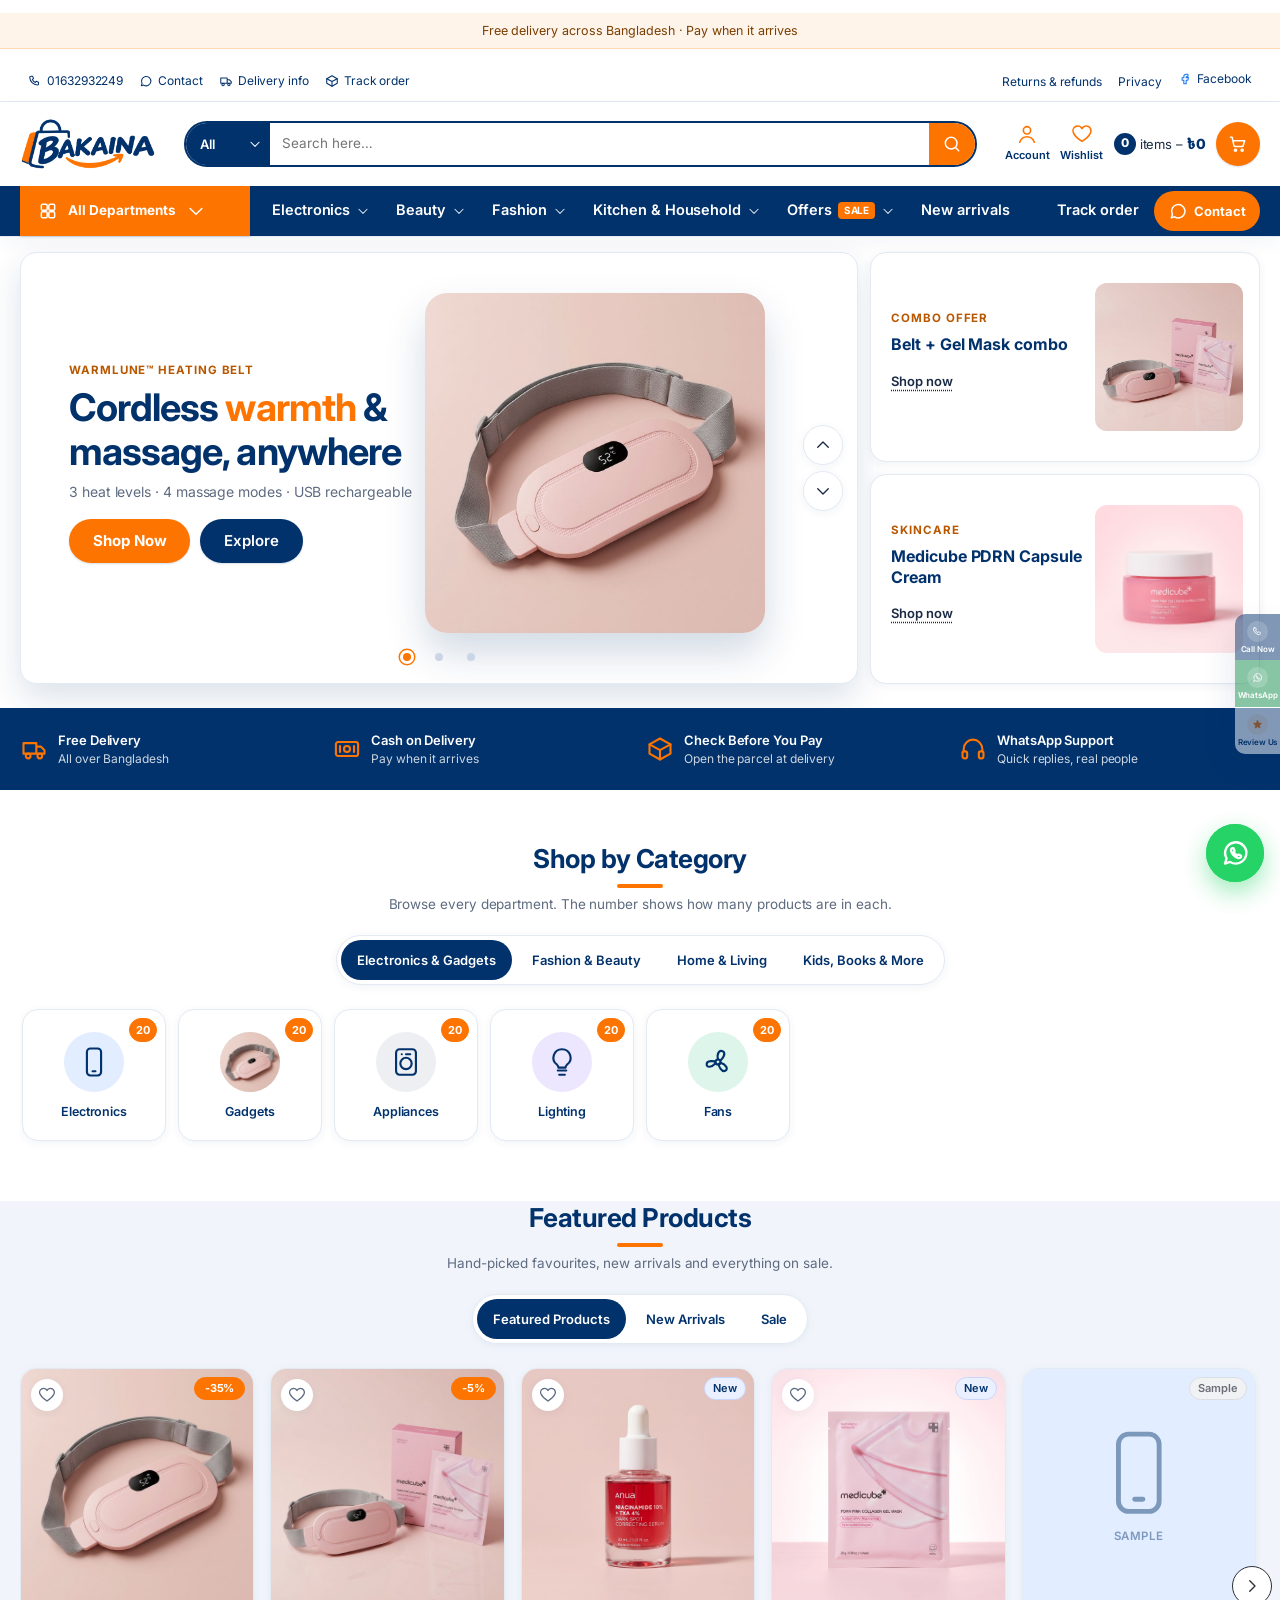
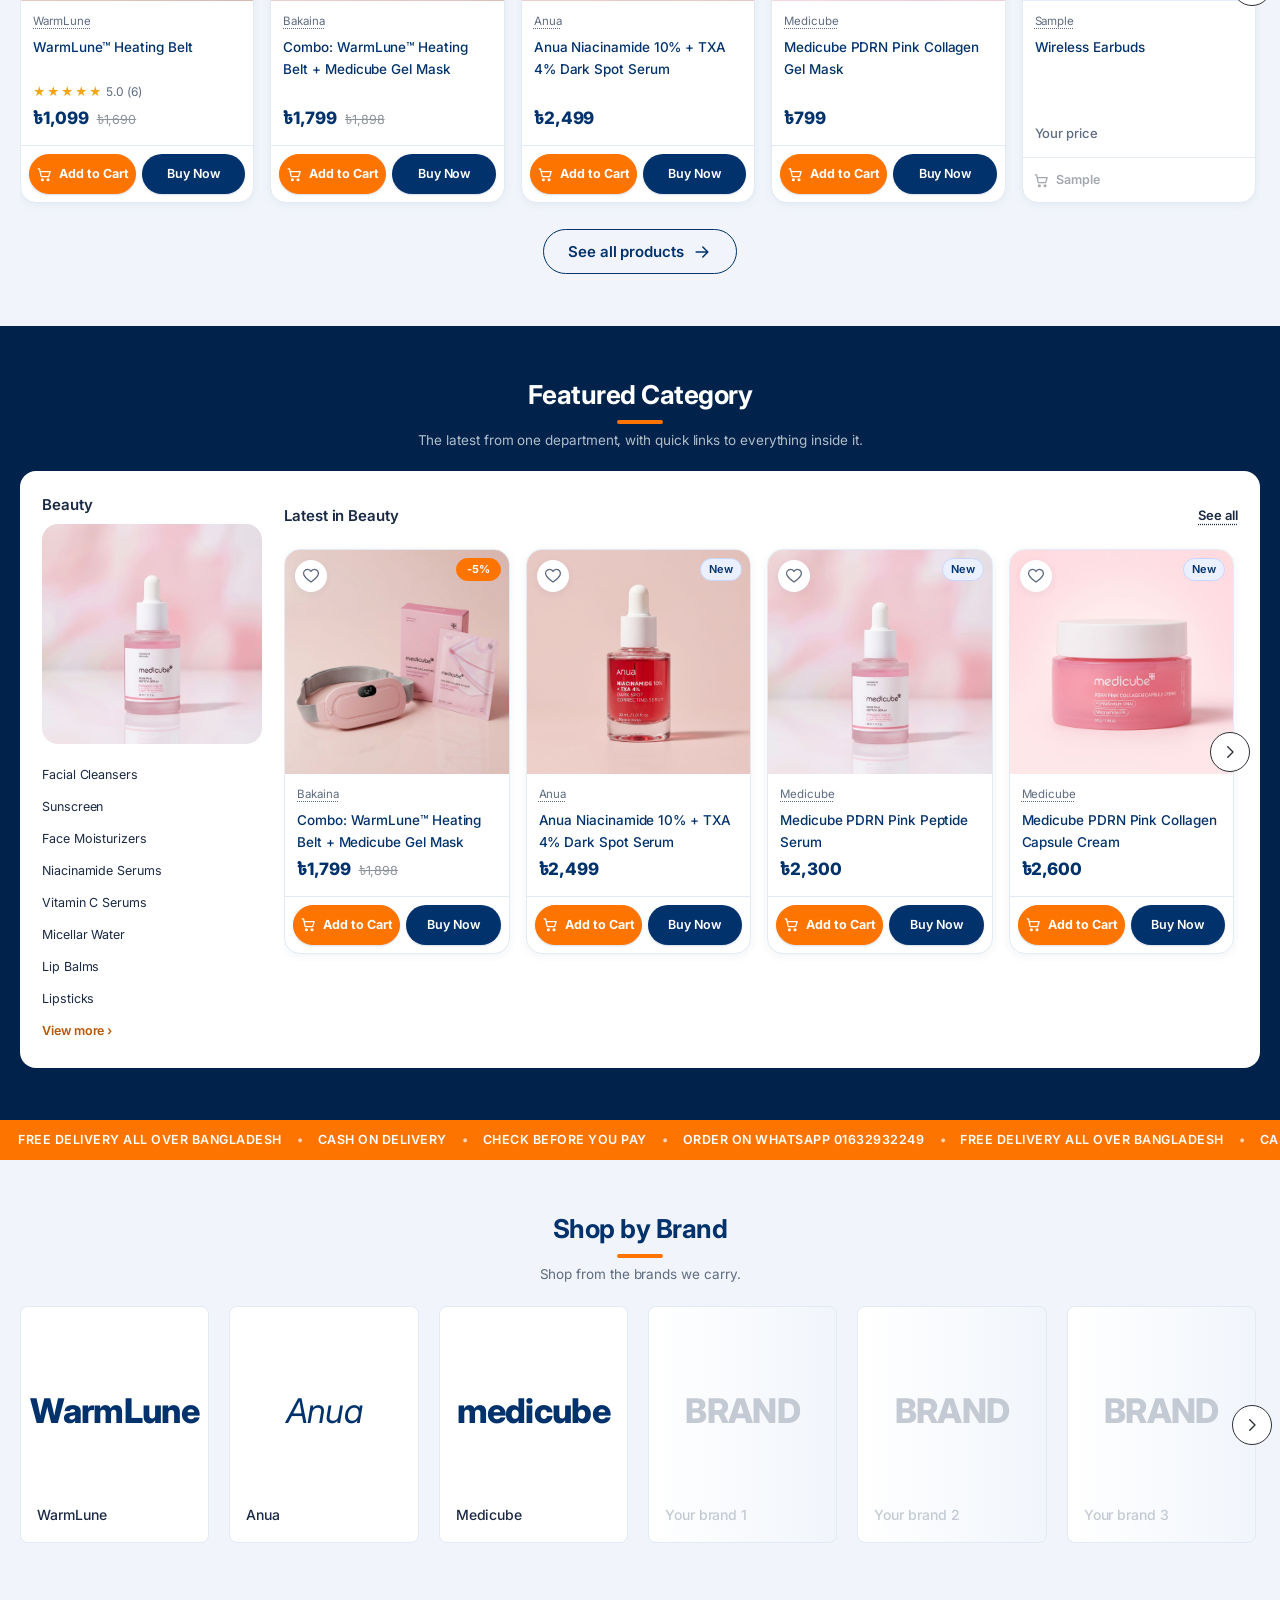
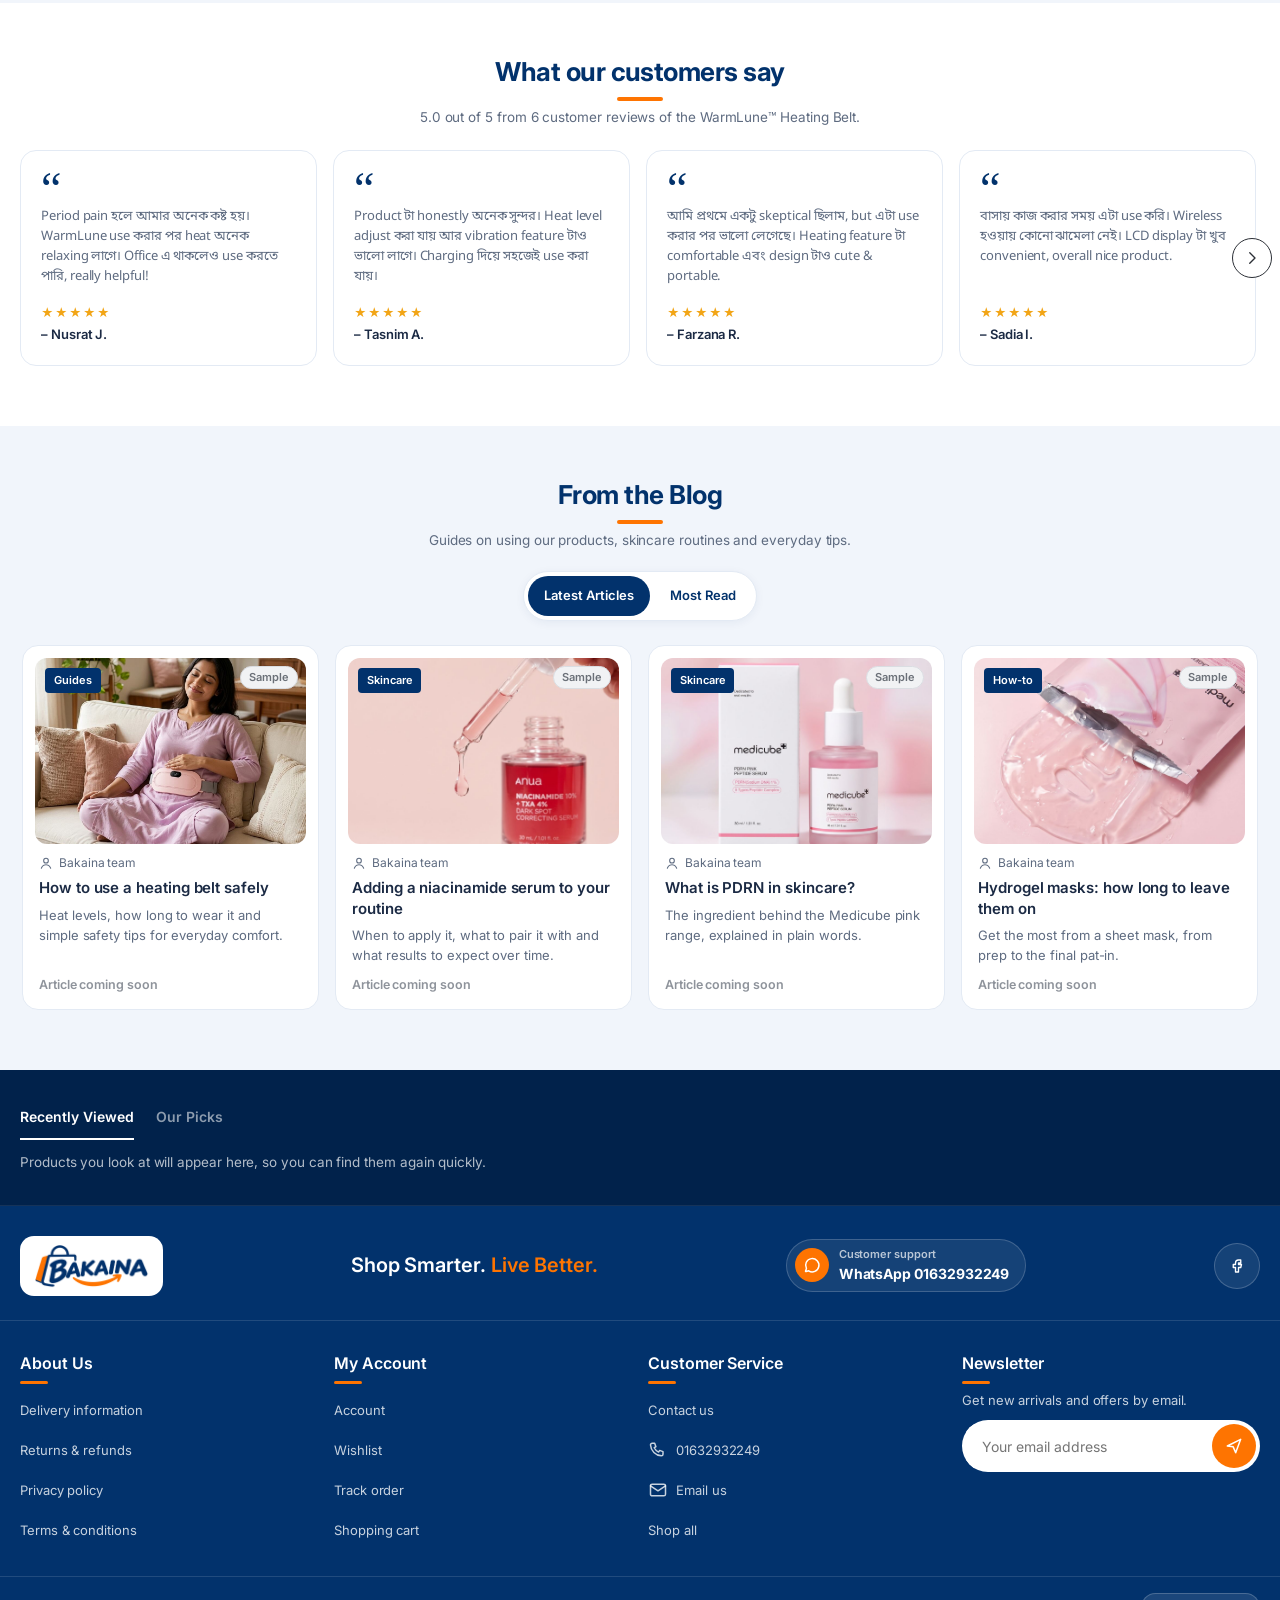
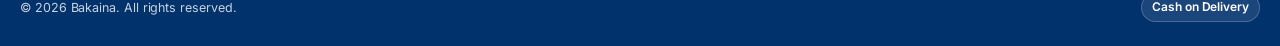
==== commit 90552f6d: "Admin panel: add and edit products, change prices, stock and visibility, upload photos - Dashboard →" ====
--- a/index.html
+++ b/index.html
@@ -16,14 +16,14 @@
 <link rel="preconnect" href="https://fonts.googleapis.com">
 <link rel="preconnect" href="https://fonts.gstatic.com" crossorigin>
 <link href="https://fonts.googleapis.com/css2?family=Inter:wght@400;500;600;700;800&family=Noto+Sans+Bengali:wght@400;500;600;700&display=swap" rel="stylesheet">
-<link rel="stylesheet" href="preview.css?v=20261125a">
+<link rel="stylesheet" href="preview.css?v=20261125e">
 </head>
 <body>
 <div data-header></div>
 <main id="main" tabindex="-1"><noscript><div class="wrap"><p>Please turn on JavaScript to shop, or order on WhatsApp: <a href="https://wa.me/8801632932249">+880 1632-932249</a>.</p></div></noscript></main>
 <div data-footer></div>
-<script src="config.js?v=20261125a"></script>
-<script src="firebase-config.js?v=20261125a"></script>
-<script src="preview.js?v=20261125a"></script>
+<script src="config.js?v=20261125e"></script>
+<script src="firebase-config.js?v=20261125e"></script>
+<script src="preview.js?v=20261125e"></script>
 </body>
 </html>
--- a/preview.css
+++ b/preview.css
@@ -1031,3 +1031,45 @@
   .pdp-more .pdp-sec:first-child { grid-column: 1 / -1; }
 }
 .cp-empty .btn + .btn { margin-top: 0; }
+
+/* ---------- Checkout ---------- */
+.co h1 { margin: 4px 0 18px; font-size: 26px; }
+.co-grid { display: grid; gap: 18px; align-items: start; }
+.co-grid > * { min-width: 0; }
+.co-main { display: grid; gap: 16px; }
+.co-box { margin: 0; min-width: 0; border: 1px solid var(--line); border-radius: var(--r); background: #fff; padding: 18px 20px 20px; display: grid; gap: 14px; }
+.co-box legend { float: left; width: 100%; padding: 0; margin: 0 0 2px; display: flex; align-items: center; gap: 10px; font-weight: 700; font-size: 17px; color: var(--brand); }
+.co-n { width: 28px; height: 28px; border-radius: 999px; background: var(--brand); color: #fff; display: inline-flex; align-items: center; justify-content: center; font-size: 14px; }
+.co-box select { width: 100%; min-height: 48px; padding: 0 14px; border: 1.5px solid var(--line); border-radius: 12px; background: #fff; font-size: 15px; }
+.co-choice, .co-pay { display: grid; gap: 10px; }
+@media (min-width: 560px) { .co-choice { grid-template-columns: 1fr 1fr; } .co-pay { grid-template-columns: repeat(3, 1fr); } }
+.co-choice label, .co-pay label { position: relative; cursor: pointer; }
+.co-choice input, .co-pay input { position: absolute; opacity: 0; pointer-events: none; }
+.co-choice span, .co-pay span { display: grid; gap: 2px; min-height: 64px; align-content: center; padding: 12px 14px; border: 1.5px solid var(--line); border-radius: 12px; transition: border-color .2s, background-color .2s, box-shadow .2s; }
+.co-pay span { justify-items: start; }
+.co-choice small, .co-pay small { color: var(--muted); font-size: 12.5px; }
+.co-choice input:checked + span, .co-pay input:checked + span { border-color: var(--brand); background: var(--tint); box-shadow: inset 0 0 0 1px var(--brand); }
+.co-choice input:focus-visible + span, .co-pay input:focus-visible + span { outline: 3px solid var(--accent); outline-offset: 2px; }
+.co-pay .icon { color: var(--accent); }
+.co-logo { font-style: normal; font-size: 11px; font-weight: 800; padding: 2px 8px; border-radius: 6px; color: #fff; }
+.co-logo.bk { background: #D12053; } .co-logo.ng { background: #EC1C24; }
+.co-wallet { border-radius: 12px; background: #FFF4EA; padding: 14px 16px; display: grid; gap: 12px; }
+.co-wallet ol { margin: 0; padding-left: 20px; display: grid; gap: 6px; font-size: 14px; }
+.co-copy { margin-left: 6px; min-height: 32px; padding: 0 12px; border-radius: 999px; border: 1.5px solid var(--brand); color: var(--brand); font-weight: 700; font-size: 12.5px; }
+.co-sum { background: #fff; border: 1px solid var(--line); border-radius: var(--r); padding: 18px 20px; display: grid; gap: 10px; }
+.co-sum h2 { margin: 0 0 4px; font-size: 18px; }
+.co-sum ul { list-style: none; margin: 0; padding: 0 0 10px; border-bottom: 1px solid var(--line); display: grid; gap: 10px; }
+.co-sum li { display: grid; grid-template-columns: 56px 1fr auto; gap: 10px; align-items: center; font-size: 13.5px; }
+.co-sum li img { width: 56px; height: 56px; border-radius: 10px; object-fit: cover; }
+.co-sum li small { color: var(--muted); }
+.co-row { display: flex; justify-content: space-between; gap: 10px; font-size: 14px; }
+.co-disc span:last-child, .co-free { color: #11673A; font-weight: 700; }
+.co-total { padding-top: 10px; border-top: 1px solid var(--line); font-weight: 800; font-size: 17px; color: var(--brand); }
+.co-due { padding: 10px 12px; border-radius: 10px; background: var(--tint); font-weight: 700; color: var(--brand); }
+.co-submit { width: 100%; min-height: 52px; font-size: 16px; }
+.co-submit[disabled] { opacity: .7; cursor: progress; }
+@media (min-width: 900px) { .co-grid { grid-template-columns: minmax(0, 1fr) 380px; } .co-sum { position: sticky; top: 150px; } }
+.co [hidden], .acc-field[hidden] { display: none !important; }
+
+.pdp-buy[hidden] { display: none; }
+.pdp-oos { margin: 0; padding: 12px 14px; border-radius: 12px; background: #FDECEC; color: #A11B1B; font-weight: 600; }
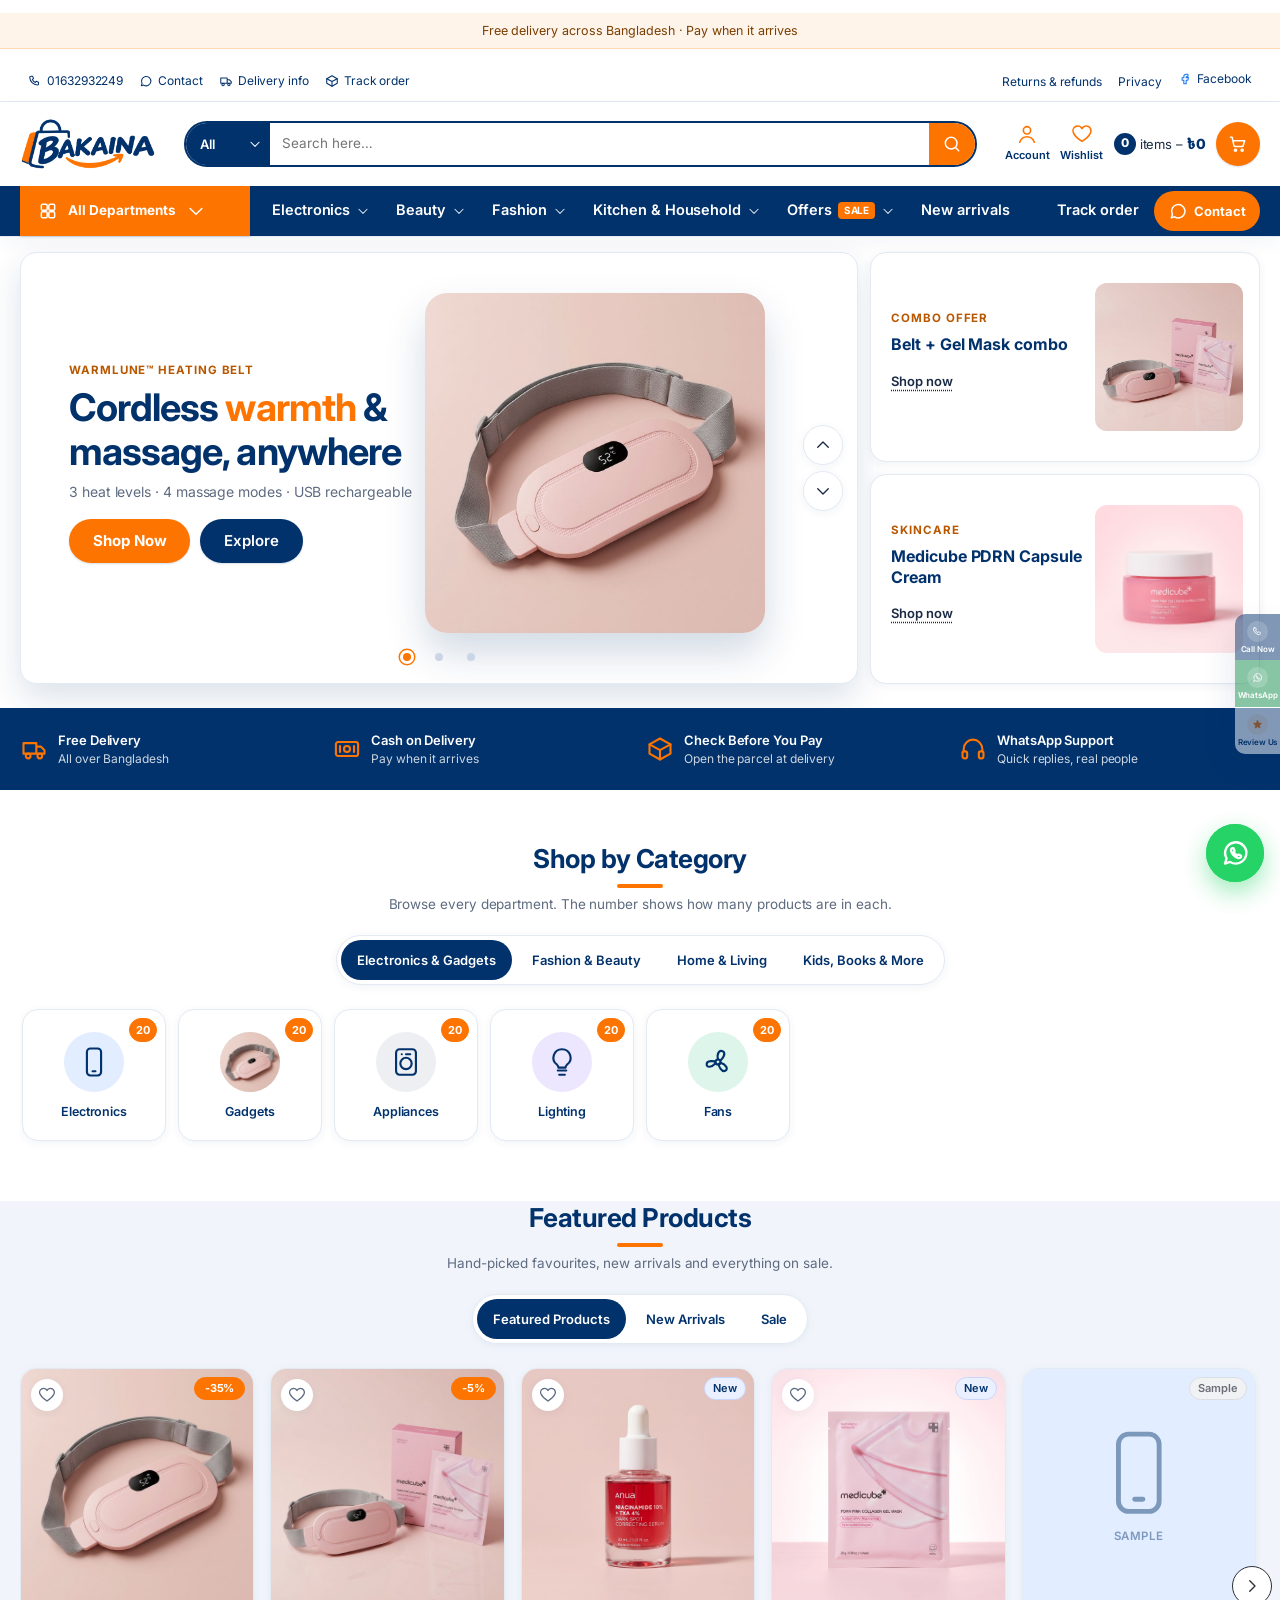
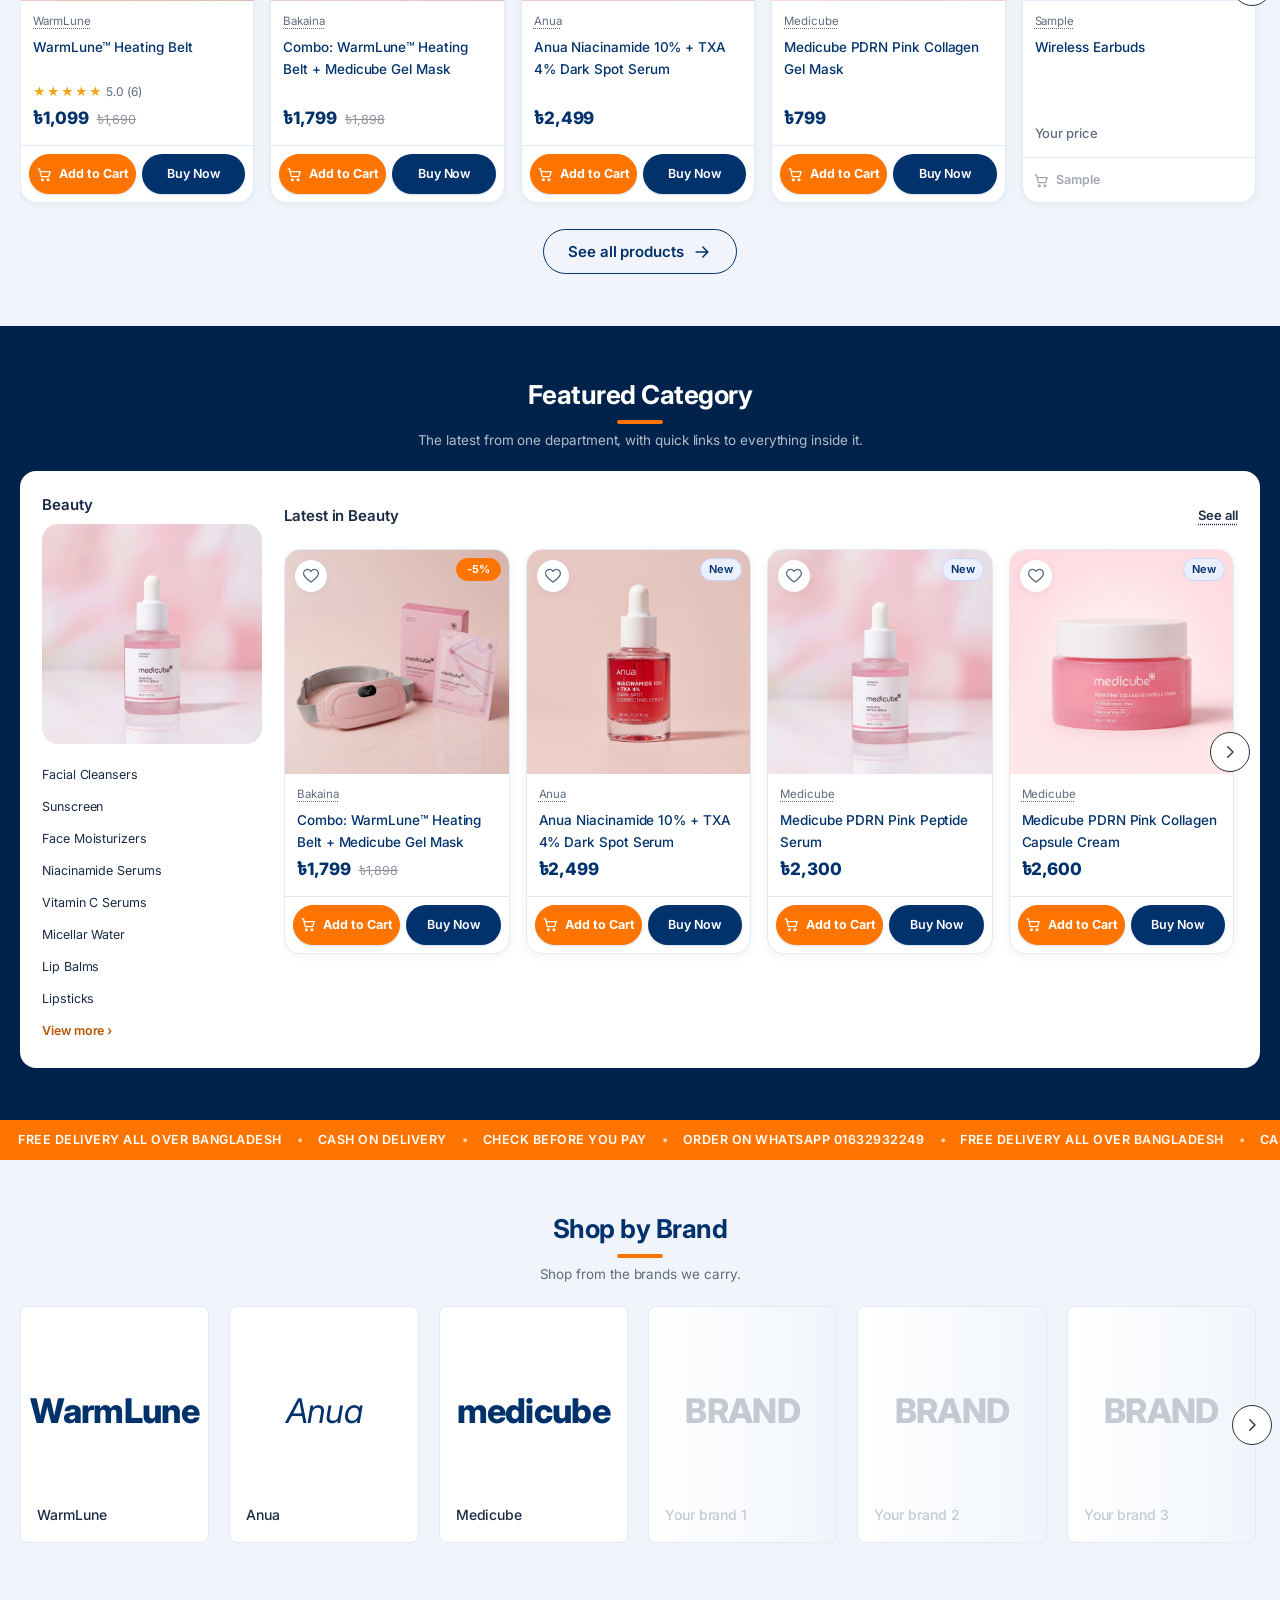
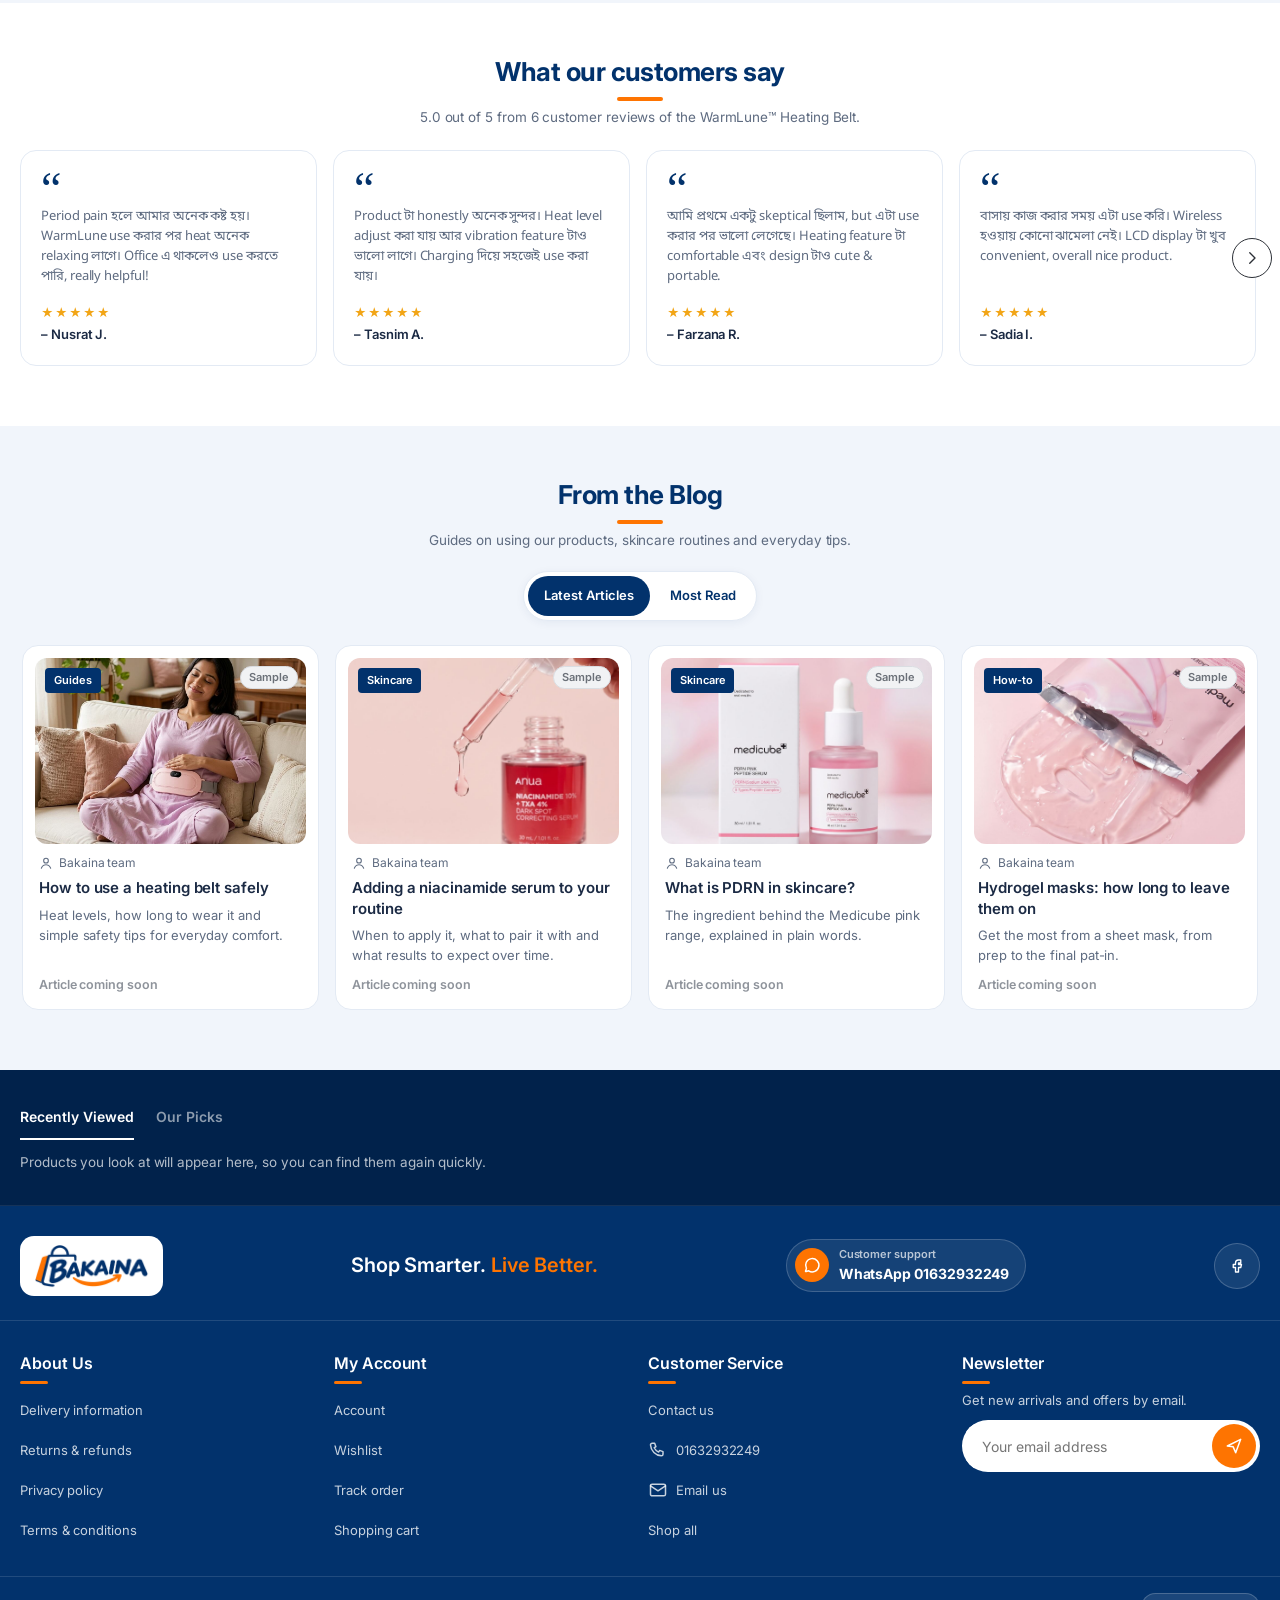
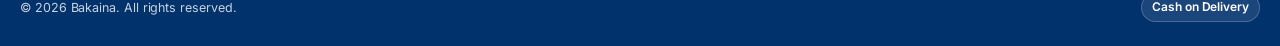
==== commit 217f4a7e: "Connect Firebase (bakaina-com): customer accounts, checkout pre-fill, My orders - firebase-config.js" ====
--- a/index.html
+++ b/index.html
@@ -16,14 +16,14 @@
 <link rel="preconnect" href="https://fonts.googleapis.com">
 <link rel="preconnect" href="https://fonts.gstatic.com" crossorigin>
 <link href="https://fonts.googleapis.com/css2?family=Inter:wght@400;500;600;700;800&family=Noto+Sans+Bengali:wght@400;500;600;700&display=swap" rel="stylesheet">
-<link rel="stylesheet" href="preview.css?v=20261125e">
+<link rel="stylesheet" href="preview.css?v=20261125g">
 </head>
 <body>
 <div data-header></div>
 <main id="main" tabindex="-1"><noscript><div class="wrap"><p>Please turn on JavaScript to shop, or order on WhatsApp: <a href="https://wa.me/8801632932249">+880 1632-932249</a>.</p></div></noscript></main>
 <div data-footer></div>
-<script src="config.js?v=20261125e"></script>
-<script src="firebase-config.js?v=20261125e"></script>
-<script src="preview.js?v=20261125e"></script>
+<script src="config.js?v=20261125g"></script>
+<script src="firebase-config.js?v=20261125g"></script>
+<script src="preview.js?v=20261125g"></script>
 </body>
 </html>
--- a/preview.css
+++ b/preview.css
@@ -1073,3 +1073,12 @@
 
 .pdp-buy[hidden] { display: none; }
 .pdp-oos { margin: 0; padding: 12px 14px; border-radius: 12px; background: #FDECEC; color: #A11B1B; font-weight: 600; }
+
+.acc-orders { margin-top: 18px; padding-top: 16px; border-top: 1px solid var(--line); }
+.acc-orders h3 { margin: 0 0 10px; font-size: 17px; color: var(--brand); }
+.acc-olist { list-style: none; margin: 0; padding: 0; display: grid; gap: 10px; }
+.acc-olist li { display: flex; justify-content: space-between; gap: 12px; padding: 12px 14px; border: 1px solid var(--line); border-radius: 12px; }
+.acc-olist li div { display: grid; gap: 2px; min-width: 0; }
+.acc-olist span { color: var(--muted); font-size: 12.5px; }
+.acc-olist small { color: var(--text); font-size: 13px; }
+.acc-olist b { color: var(--brand); white-space: nowrap; }
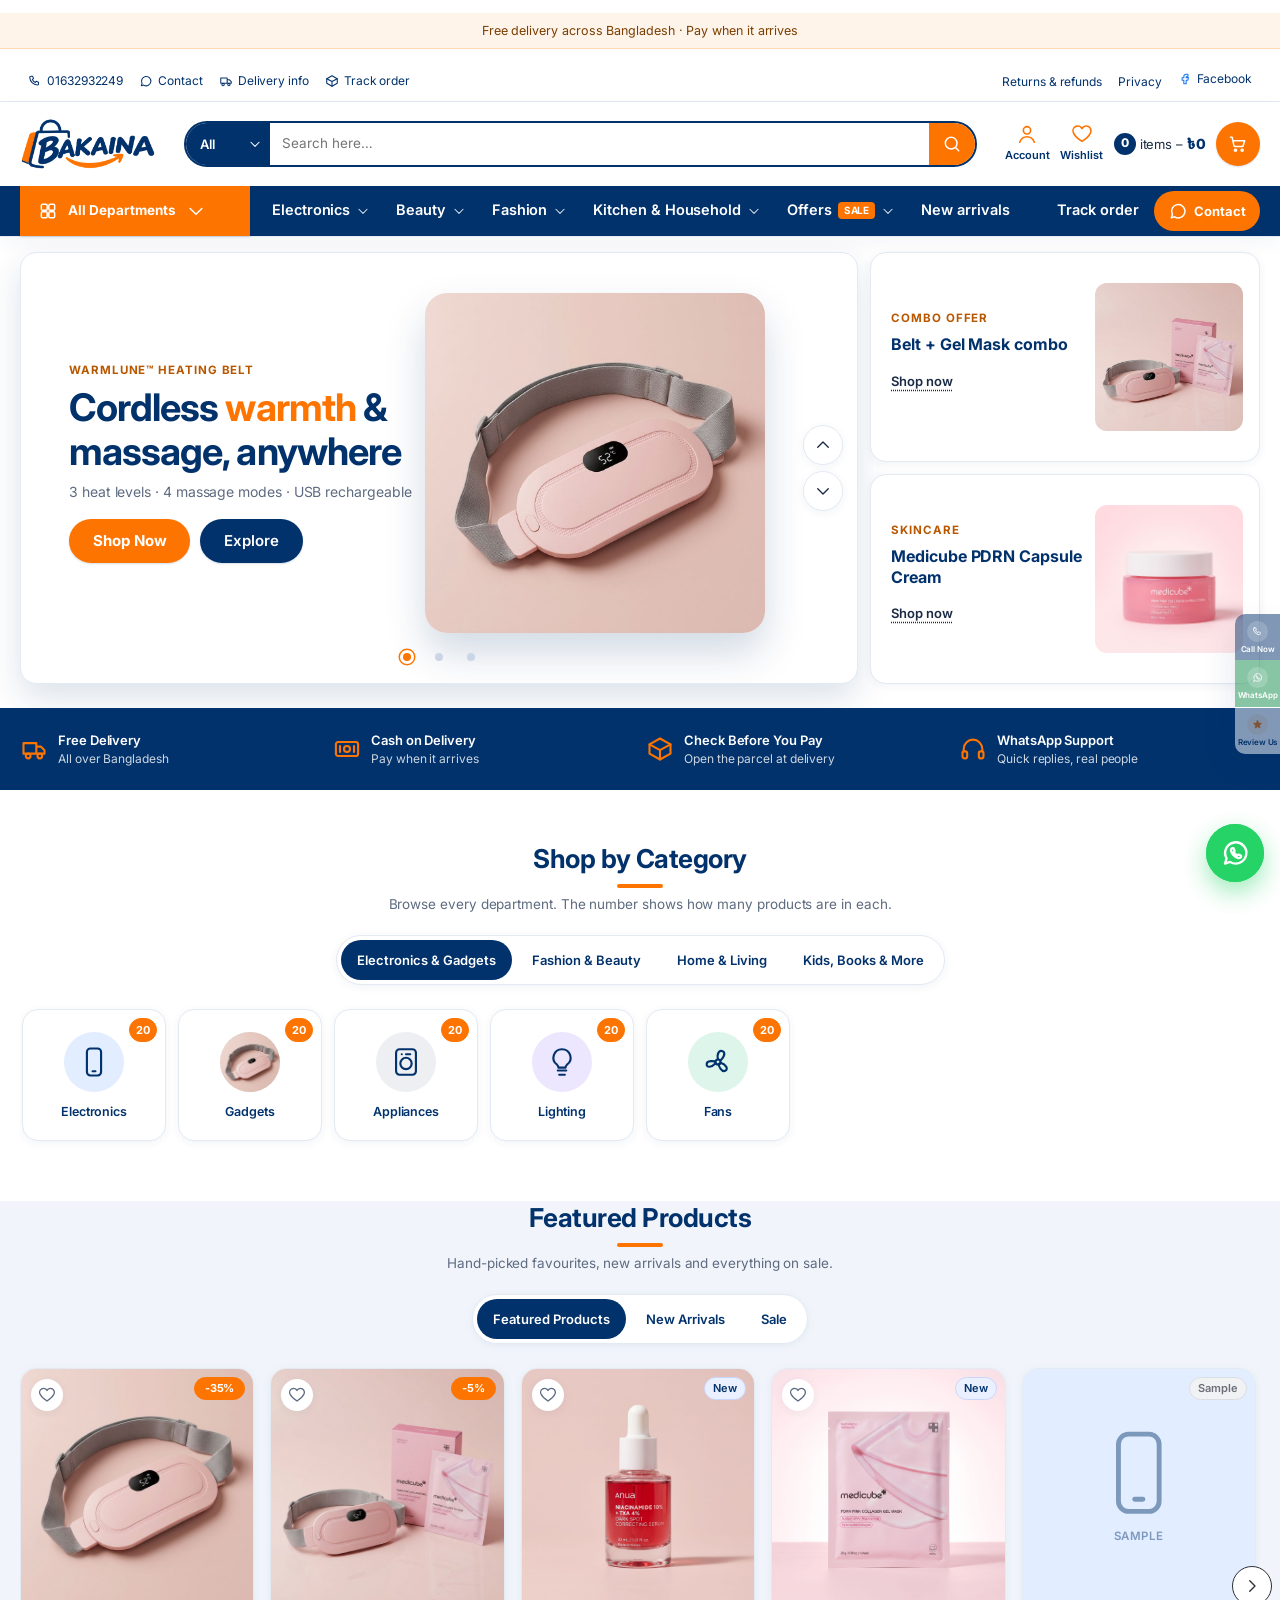
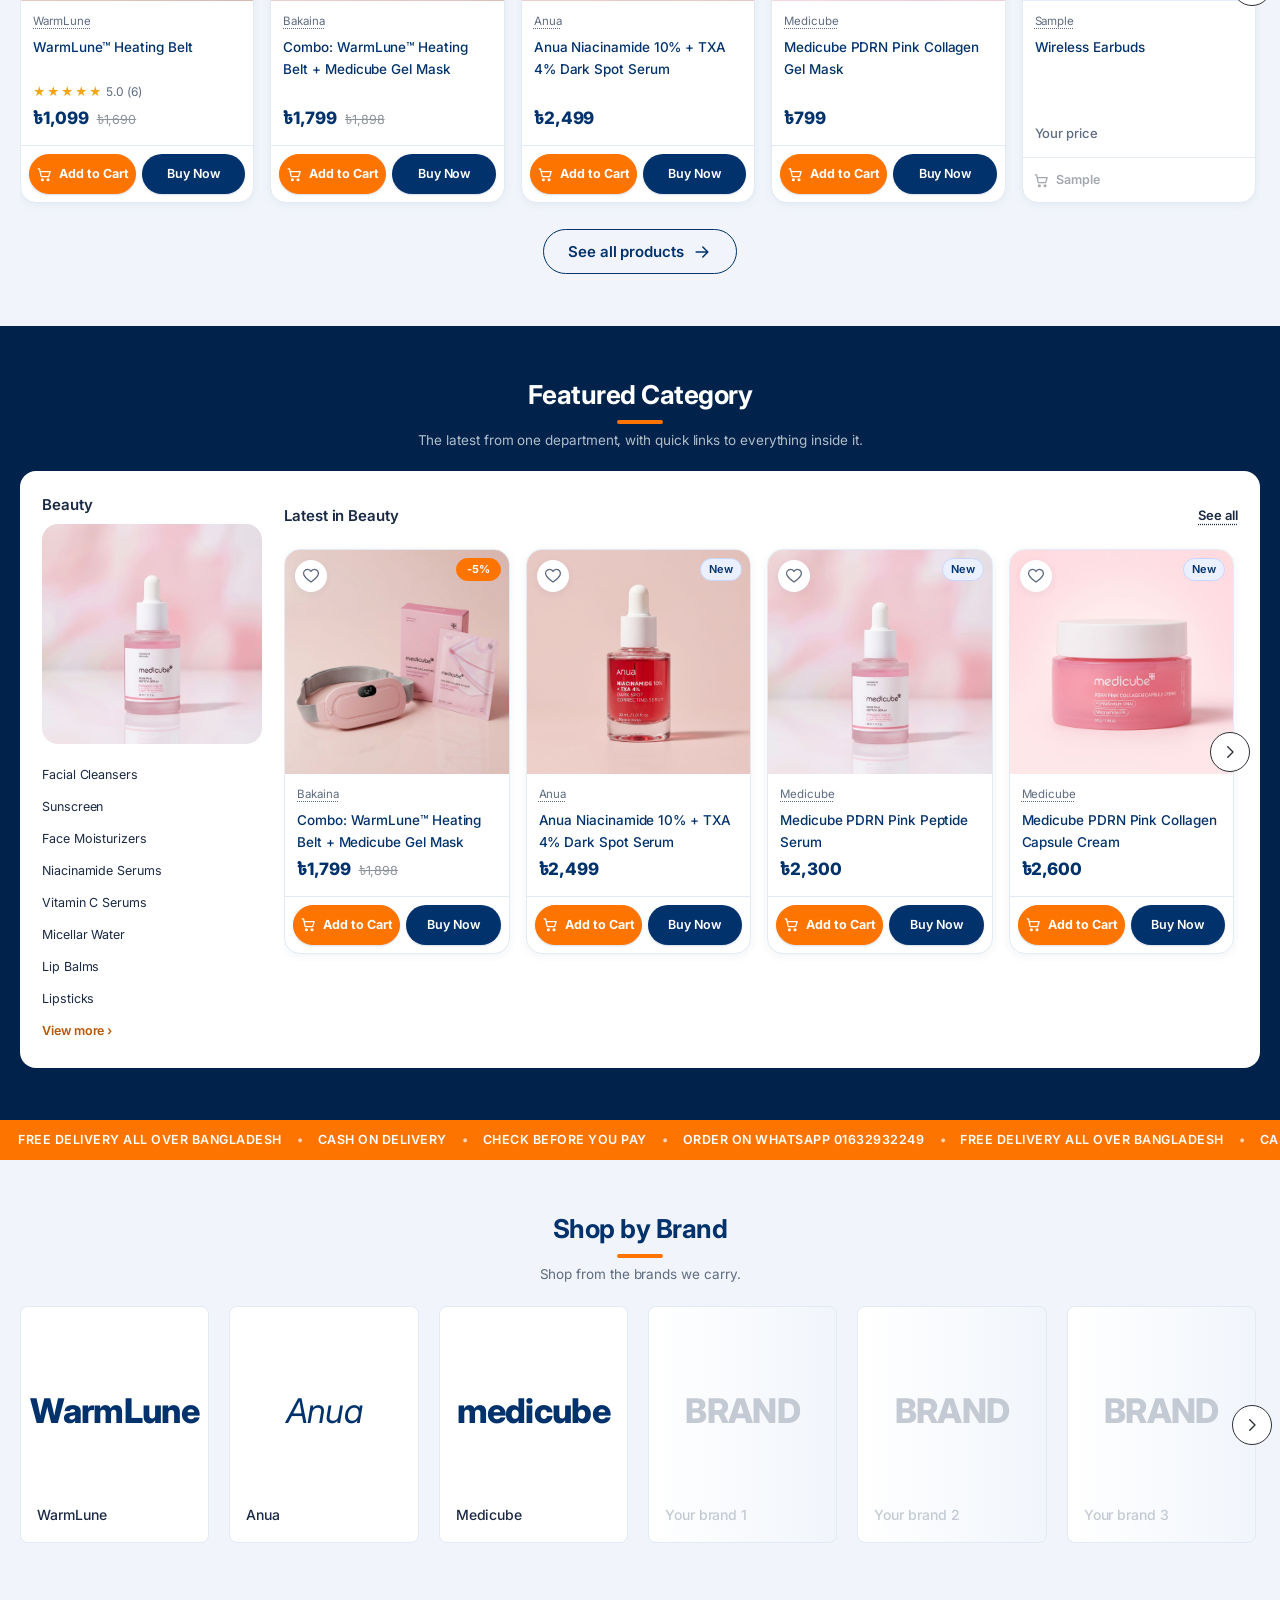
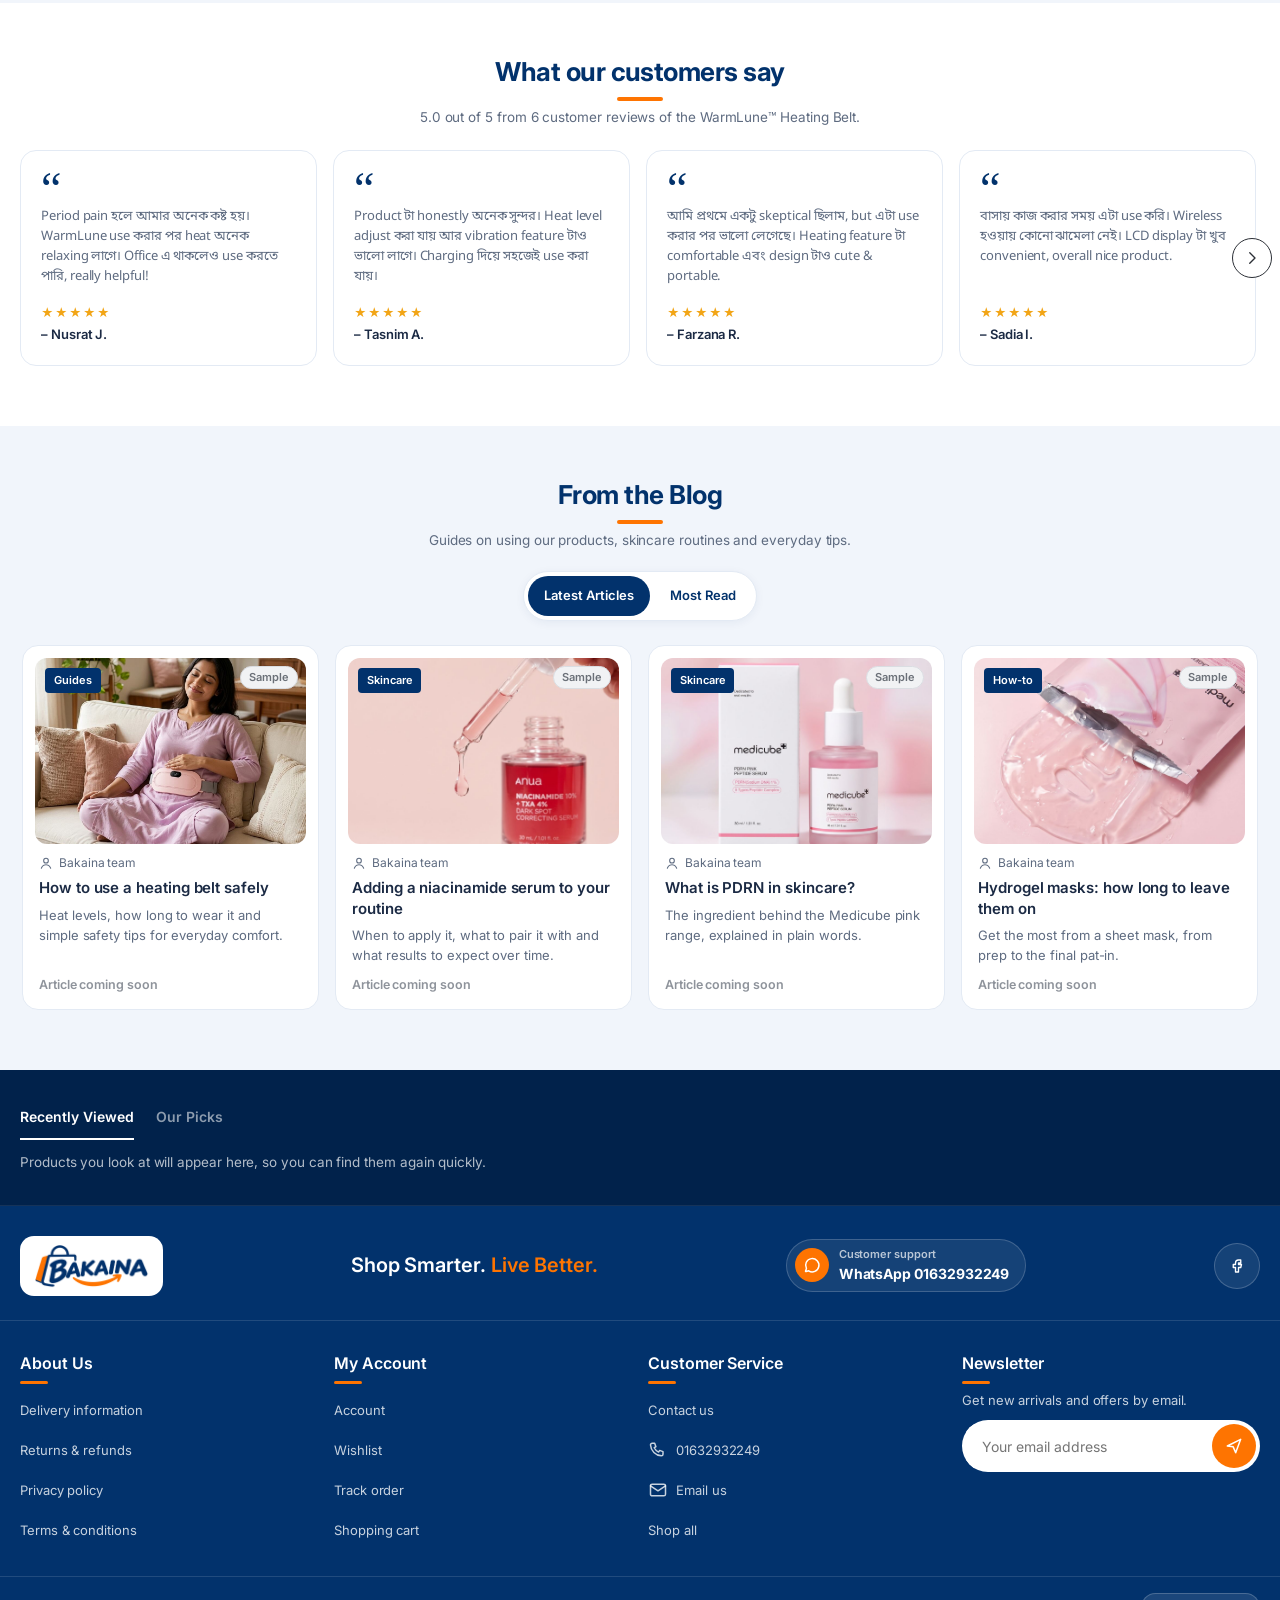
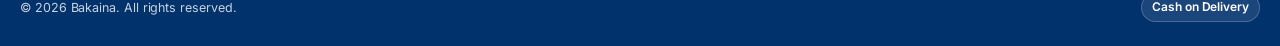
==== commit 76507714: "Point the site at the updated Apps Script deployment (…HETrKd) and version config.js everywhere Co-A" ====
--- a/index.html
+++ b/index.html
@@ -16,14 +16,14 @@
 <link rel="preconnect" href="https://fonts.googleapis.com">
 <link rel="preconnect" href="https://fonts.gstatic.com" crossorigin>
 <link href="https://fonts.googleapis.com/css2?family=Inter:wght@400;500;600;700;800&family=Noto+Sans+Bengali:wght@400;500;600;700&display=swap" rel="stylesheet">
-<link rel="stylesheet" href="preview.css?v=20261125g">
+<link rel="stylesheet" href="preview.css?v=20261125h">
 </head>
 <body>
 <div data-header></div>
 <main id="main" tabindex="-1"><noscript><div class="wrap"><p>Please turn on JavaScript to shop, or order on WhatsApp: <a href="https://wa.me/8801632932249">+880 1632-932249</a>.</p></div></noscript></main>
 <div data-footer></div>
-<script src="config.js?v=20261125g"></script>
-<script src="firebase-config.js?v=20261125g"></script>
-<script src="preview.js?v=20261125g"></script>
+<script src="config.js?v=20261125h"></script>
+<script src="firebase-config.js?v=20261125h"></script>
+<script src="preview.js?v=20261125h"></script>
 </body>
 </html>
